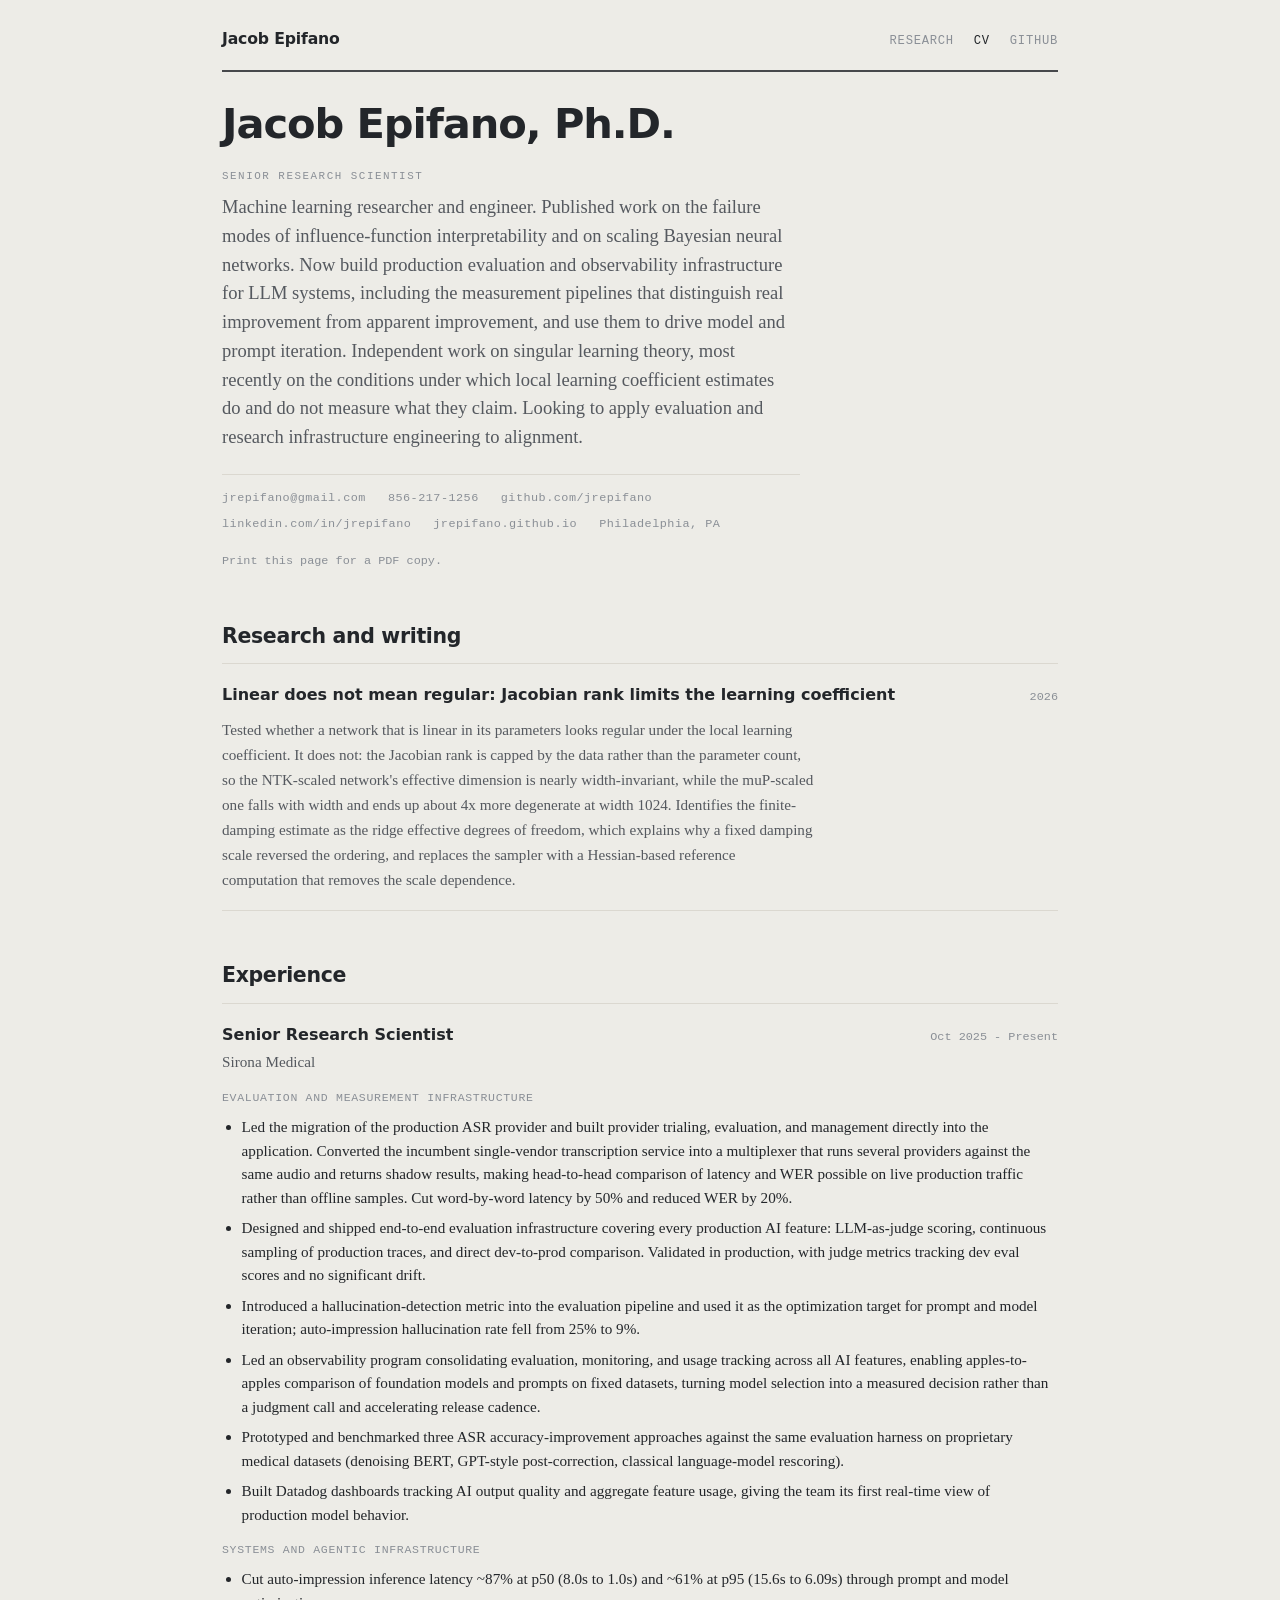
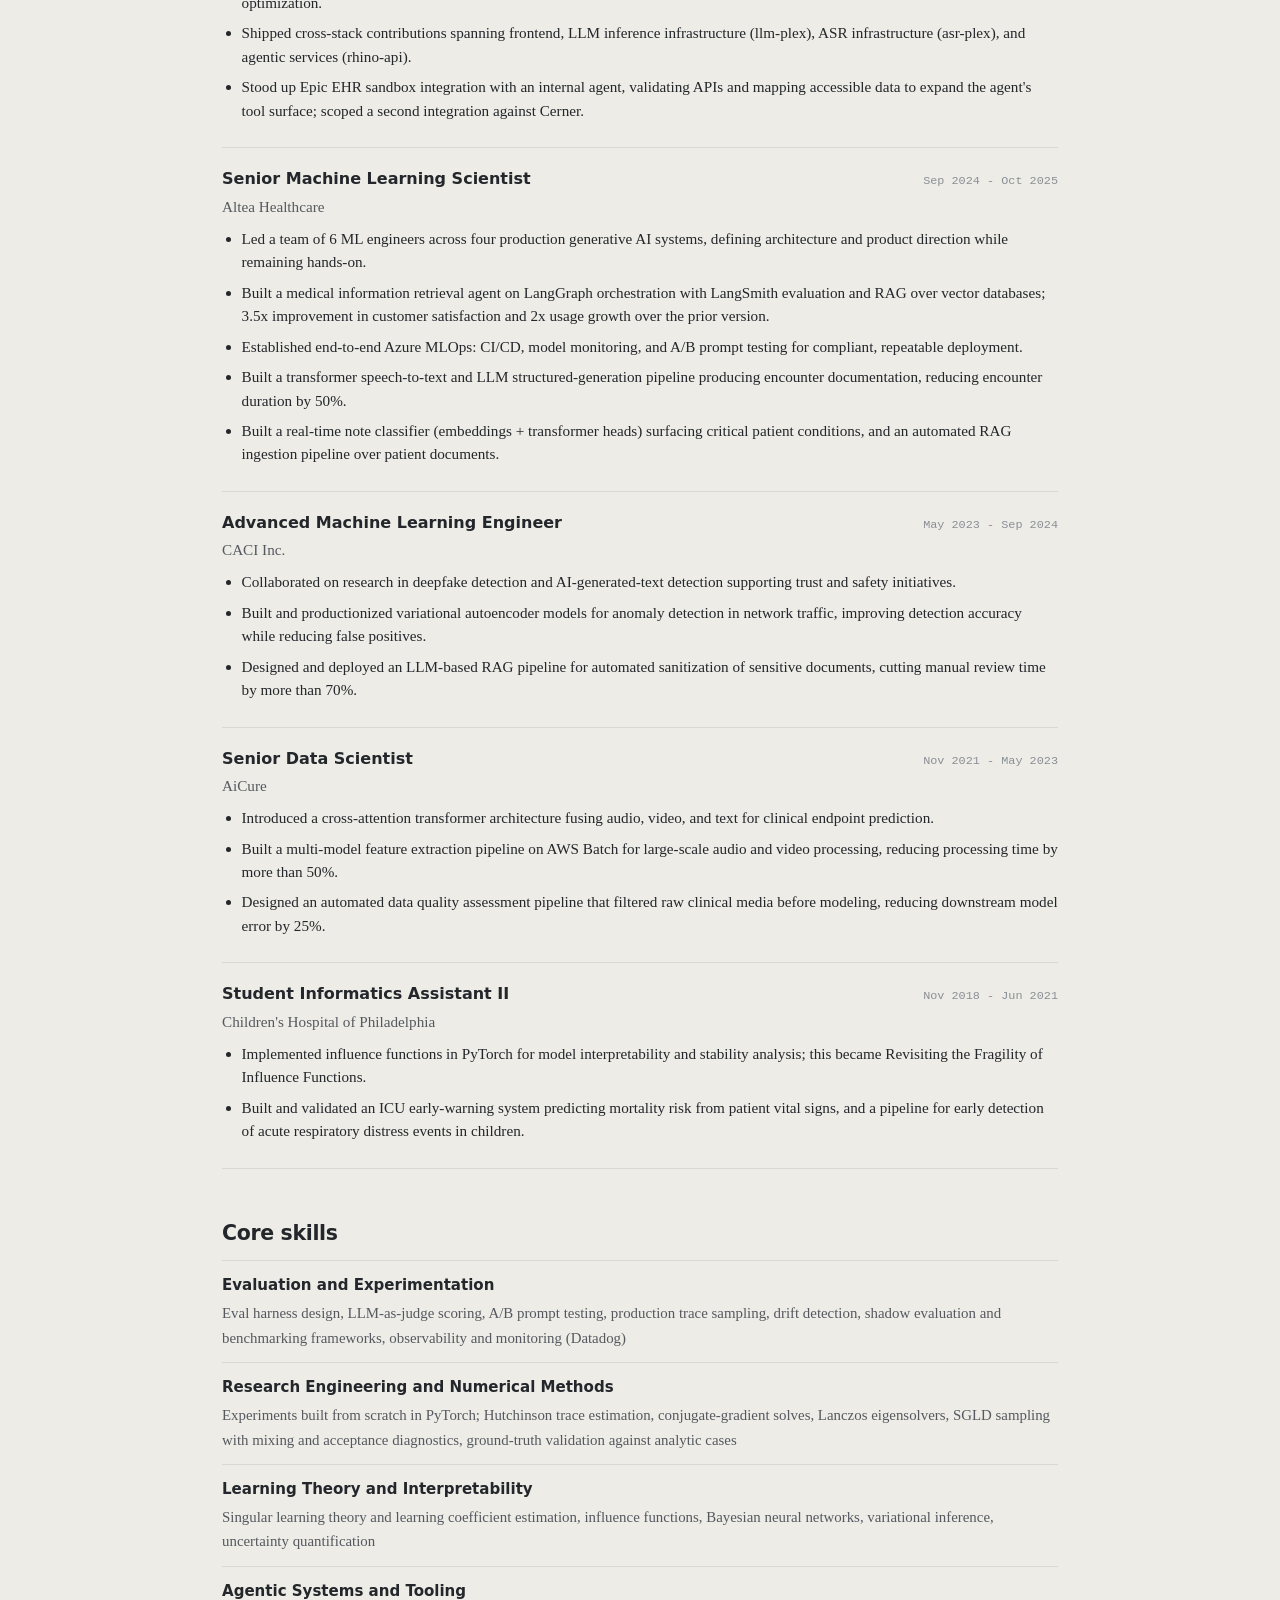
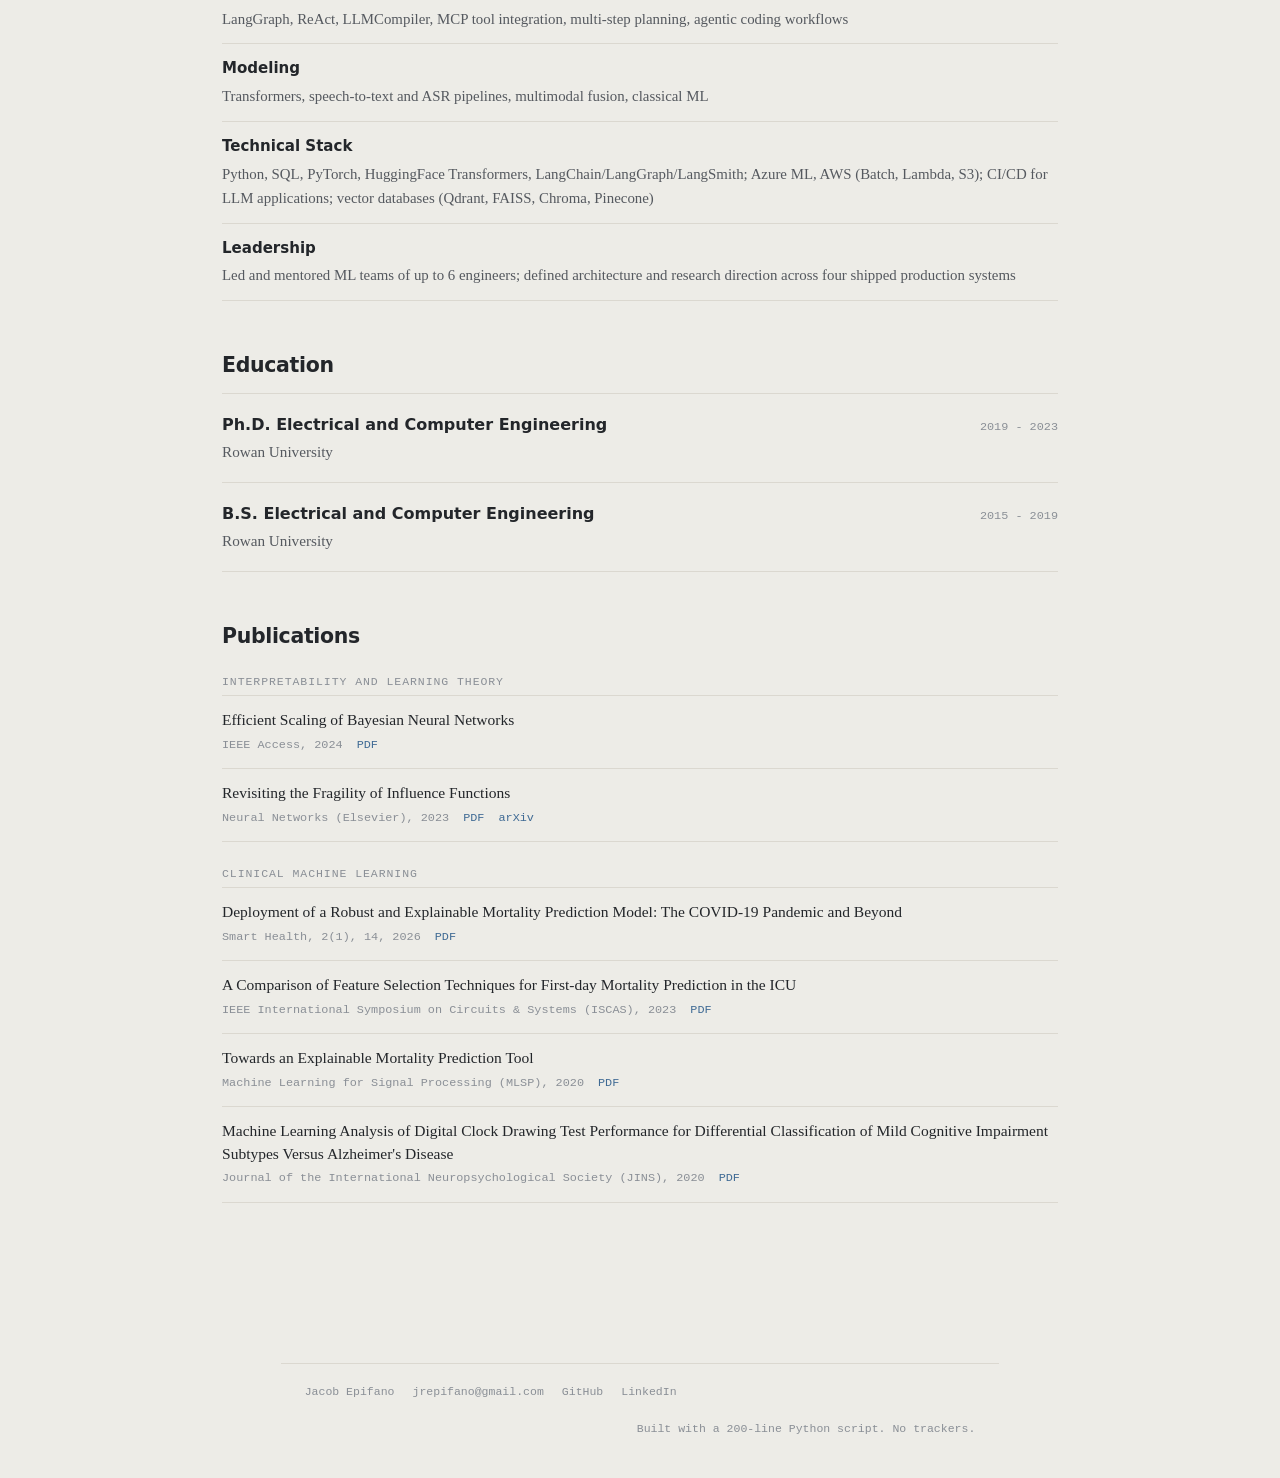
==== cv/index.html @ 595ae956 "Post: add linearisation and matched-loss controls, retitle, soften overclaims Two completed controls" ====
<!doctype html>
<html lang="en">
<head>
<meta charset="utf-8">
<meta name="viewport" content="width=device-width, initial-scale=1">
<title>CV | Jacob Epifano, Ph.D.</title>
<meta name="description" content="Curriculum vitae of Jacob Epifano, Ph.D.">
<meta name="author" content="Jacob Epifano">
<meta property="og:title" content="CV | Jacob Epifano, Ph.D.">
<meta property="og:description" content="Curriculum vitae of Jacob Epifano, Ph.D.">
<meta property="og:type" content="website">
<link rel="stylesheet" href="/assets/site.css">
</head>
<body>
<nav class="nav">
  <a class="home" href="/">Jacob Epifano</a>
  <span class="links"><a href="/research/">Research</a><a href="/cv/" aria-current="page">CV</a><a href="https://github.com/jrepifano">GitHub</a></span>
</nav>
<div class="wrap">
<div class="rule-top"></div>
  <div class="col">
    <h1>Jacob Epifano, Ph.D.</h1>
    <p class="eyebrow" style="margin-top:8px">Senior Research Scientist</p>
    <p class="lede">Machine learning researcher and engineer. Published work on the failure modes of influence-function interpretability and on scaling Bayesian neural networks. Now build production evaluation and observability infrastructure for LLM systems, including the measurement pipelines that distinguish real improvement from apparent improvement, and use them to drive model and prompt iteration. Independent work on singular learning theory, most recently on the conditions under which local learning coefficient estimates do and do not measure what they claim. Looking to apply evaluation and research infrastructure engineering to alignment.</p>
    <div class="contact-row">
      <a href="mailto:jrepifano@gmail.com">jrepifano@gmail.com</a>
      <span>856-217-1256</span><a href="https://github.com/jrepifano">github.com/jrepifano</a> <a href="https://linkedin.com/in/jrepifano/">linkedin.com/in/jrepifano</a> <a href="https://jrepifano.github.io">jrepifano.github.io</a>
      <span>Philadelphia, PA</span>
    </div>
    <p class="no-print" style="margin-top:18px;font-family:var(--font-mono);font-size:.74rem;color:var(--ink-3)">
      Print this page for a PDF copy.
    </p>
  </div>

  <section class="block"><h2>Research and writing</h2>
    <div class="entry">
      <div class="entry-head">
        <div class="t"><a href="/research/llc-jacobian-rank/">Linear does not mean regular: Jacobian rank limits the learning coefficient</a></div>
        <div class="when">2026</div>
      </div>
      <div class="desc">Tested whether a network that is linear in its parameters looks regular under the local learning coefficient. It does not: the Jacobian rank is capped by the data rather than the parameter count, so the NTK-scaled network's effective dimension is nearly width-invariant, while the muP-scaled one falls with width and ends up about 4x more degenerate at width 1024. Identifies the finite-damping estimate as the ridge effective degrees of freedom, which explains why a fixed damping scale reversed the ordering, and replaces the sampler with a Hessian-based reference computation that removes the scale dependence.</div>
    </div></section>
  <section class="block"><h2>Experience</h2>
    <div class="entry">
      <div class="entry-head">
        <div class="t">Senior Research Scientist</div>
        <div class="when">Oct 2025 - Present</div>
      </div>
      <div class="org">Sirona Medical</div>
      <div class="sub">Evaluation and measurement infrastructure</div><ul><li>Led the migration of the production ASR provider and built provider trialing, evaluation, and management directly into the application. Converted the incumbent single-vendor transcription service into a multiplexer that runs several providers against the same audio and returns shadow results, making head-to-head comparison of latency and WER possible on live production traffic rather than offline samples. Cut word-by-word latency by 50% and reduced WER by 20%.</li><li>Designed and shipped end-to-end evaluation infrastructure covering every production AI feature: LLM-as-judge scoring, continuous sampling of production traces, and direct dev-to-prod comparison. Validated in production, with judge metrics tracking dev eval scores and no significant drift.</li><li>Introduced a hallucination-detection metric into the evaluation pipeline and used it as the optimization target for prompt and model iteration; auto-impression hallucination rate fell from 25% to 9%.</li><li>Led an observability program consolidating evaluation, monitoring, and usage tracking across all AI features, enabling apples-to-apples comparison of foundation models and prompts on fixed datasets, turning model selection into a measured decision rather than a judgment call and accelerating release cadence.</li><li>Prototyped and benchmarked three ASR accuracy-improvement approaches against the same evaluation harness on proprietary medical datasets (denoising BERT, GPT-style post-correction, classical language-model rescoring).</li><li>Built Datadog dashboards tracking AI output quality and aggregate feature usage, giving the team its first real-time view of production model behavior.</li></ul><div class="sub">Systems and agentic infrastructure</div><ul><li>Cut auto-impression inference latency ~87% at p50 (8.0s to 1.0s) and ~61% at p95 (15.6s to 6.09s) through prompt and model optimization.</li><li>Shipped cross-stack contributions spanning frontend, LLM inference infrastructure (llm-plex), ASR infrastructure (asr-plex), and agentic services (rhino-api).</li><li>Stood up Epic EHR sandbox integration with an internal agent, validating APIs and mapping accessible data to expand the agent's tool surface; scoped a second integration against Cerner.</li></ul>
    </div>
    <div class="entry">
      <div class="entry-head">
        <div class="t">Senior Machine Learning Scientist</div>
        <div class="when">Sep 2024 - Oct 2025</div>
      </div>
      <div class="org">Altea Healthcare</div>
      <ul><li>Led a team of 6 ML engineers across four production generative AI systems, defining architecture and product direction while remaining hands-on.</li><li>Built a medical information retrieval agent on LangGraph orchestration with LangSmith evaluation and RAG over vector databases; 3.5x improvement in customer satisfaction and 2x usage growth over the prior version.</li><li>Established end-to-end Azure MLOps: CI/CD, model monitoring, and A/B prompt testing for compliant, repeatable deployment.</li><li>Built a transformer speech-to-text and LLM structured-generation pipeline producing encounter documentation, reducing encounter duration by 50%.</li><li>Built a real-time note classifier (embeddings + transformer heads) surfacing critical patient conditions, and an automated RAG ingestion pipeline over patient documents.</li></ul>
    </div>
    <div class="entry">
      <div class="entry-head">
        <div class="t">Advanced Machine Learning Engineer</div>
        <div class="when">May 2023 - Sep 2024</div>
      </div>
      <div class="org">CACI Inc.</div>
      <ul><li>Collaborated on research in deepfake detection and AI-generated-text detection supporting trust and safety initiatives.</li><li>Built and productionized variational autoencoder models for anomaly detection in network traffic, improving detection accuracy while reducing false positives.</li><li>Designed and deployed an LLM-based RAG pipeline for automated sanitization of sensitive documents, cutting manual review time by more than 70%.</li></ul>
    </div>
    <div class="entry">
      <div class="entry-head">
        <div class="t">Senior Data Scientist</div>
        <div class="when">Nov 2021 - May 2023</div>
      </div>
      <div class="org">AiCure</div>
      <ul><li>Introduced a cross-attention transformer architecture fusing audio, video, and text for clinical endpoint prediction.</li><li>Built a multi-model feature extraction pipeline on AWS Batch for large-scale audio and video processing, reducing processing time by more than 50%.</li><li>Designed an automated data quality assessment pipeline that filtered raw clinical media before modeling, reducing downstream model error by 25%.</li></ul>
    </div>
    <div class="entry">
      <div class="entry-head">
        <div class="t">Student Informatics Assistant II</div>
        <div class="when">Nov 2018 - Jun 2021</div>
      </div>
      <div class="org">Children's Hospital of Philadelphia</div>
      <ul><li>Implemented influence functions in PyTorch for model interpretability and stability analysis; this became Revisiting the Fragility of Influence Functions.</li><li>Built and validated an ICU early-warning system predicting mortality risk from patient vital signs, and a pipeline for early detection of acute respiratory distress events in children.</li></ul>
    </div></section>
  <section class="block"><h2>Core skills</h2>
    <div class="skill">
      <div class="k">Evaluation and Experimentation</div>
      <div class="v">Eval harness design, LLM-as-judge scoring, A/B prompt testing, production trace sampling, drift detection, shadow evaluation and benchmarking frameworks, observability and monitoring (Datadog)</div>
    </div>
    <div class="skill">
      <div class="k">Research Engineering and Numerical Methods</div>
      <div class="v">Experiments built from scratch in PyTorch; Hutchinson trace estimation, conjugate-gradient solves, Lanczos eigensolvers, SGLD sampling with mixing and acceptance diagnostics, ground-truth validation against analytic cases</div>
    </div>
    <div class="skill">
      <div class="k">Learning Theory and Interpretability</div>
      <div class="v">Singular learning theory and learning coefficient estimation, influence functions, Bayesian neural networks, variational inference, uncertainty quantification</div>
    </div>
    <div class="skill">
      <div class="k">Agentic Systems and Tooling</div>
      <div class="v">LangGraph, ReAct, LLMCompiler, MCP tool integration, multi-step planning, agentic coding workflows</div>
    </div>
    <div class="skill">
      <div class="k">Modeling</div>
      <div class="v">Transformers, speech-to-text and ASR pipelines, multimodal fusion, classical ML</div>
    </div>
    <div class="skill">
      <div class="k">Technical Stack</div>
      <div class="v">Python, SQL, PyTorch, HuggingFace Transformers, LangChain/LangGraph/LangSmith; Azure ML, AWS (Batch, Lambda, S3); CI/CD for LLM applications; vector databases (Qdrant, FAISS, Chroma, Pinecone)</div>
    </div>
    <div class="skill">
      <div class="k">Leadership</div>
      <div class="v">Led and mentored ML teams of up to 6 engineers; defined architecture and research direction across four shipped production systems</div>
    </div></section>
  <section class="block"><h2>Education</h2>
    <div class="entry">
      <div class="entry-head">
        <div class="t">Ph.D. Electrical and Computer Engineering</div>
        <div class="when">2019 - 2023</div>
      </div>
      <div class="org">Rowan University</div>
    </div>
    <div class="entry">
      <div class="entry-head">
        <div class="t">B.S. Electrical and Computer Engineering</div>
        <div class="when">2015 - 2019</div>
      </div>
      <div class="org">Rowan University</div>
    </div></section>
  <section class="block"><h2>Publications</h2>
    <div class="pubgroup"><div class="g">Interpretability and Learning Theory</div>
      <div class="pub">
        <div class="t">Efficient Scaling of Bayesian Neural Networks</div>
        <div class="m"><span>IEEE Access, 2024</span><a href="/papers/Efficient_Scaling_of_Bayesian_Neural_Networks.pdf">PDF</a></div>
      </div>
      <div class="pub">
        <div class="t">Revisiting the Fragility of Influence Functions</div>
        <div class="m"><span>Neural Networks (Elsevier), 2023</span><a href="/papers/RevisitingFragility.pdf">PDF</a><a href="https://arxiv.org/abs/2303.12922">arXiv</a></div>
      </div></div>
    <div class="pubgroup"><div class="g">Clinical Machine Learning</div>
      <div class="pub">
        <div class="t">Deployment of a Robust and Explainable Mortality Prediction Model: The COVID-19 Pandemic and Beyond</div>
        <div class="m"><span>Smart Health, 2(1), 14, 2026</span><a href="/papers/Mortality_arxiv.pdf">PDF</a></div>
      </div>
      <div class="pub">
        <div class="t">A Comparison of Feature Selection Techniques for First-day Mortality Prediction in the ICU</div>
        <div class="m"><span>IEEE International Symposium on Circuits &amp; Systems (ISCAS), 2023</span><a href="/papers/featureselection.pdf">PDF</a></div>
      </div>
      <div class="pub">
        <div class="t">Towards an Explainable Mortality Prediction Tool</div>
        <div class="m"><span>Machine Learning for Signal Processing (MLSP), 2020</span><a href="/papers/towards.pdf">PDF</a></div>
      </div>
      <div class="pub">
        <div class="t">Machine Learning Analysis of Digital Clock Drawing Test Performance for Differential Classification of Mild Cognitive Impairment Subtypes Versus Alzheimer's Disease</div>
        <div class="m"><span>Journal of the International Neuropsychological Society (JINS), 2020</span><a href="/papers/dCDTmachinelearningMCI.JINS.2020.pdf">PDF</a></div>
      </div></div></section>
</div>
<footer class="site">
  <span>Jacob Epifano</span>
  <a href="mailto:jrepifano@gmail.com">jrepifano@gmail.com</a>
  <a href="https://github.com/jrepifano">GitHub</a>
  <a href="https://linkedin.com/in/jrepifano/">LinkedIn</a>
  <span style="margin-left:auto">Built with a 200-line Python script. No trackers.</span>
</footer>
</body>
</html>
---- assets/site.css ----
/* ============================ tokens ============================ */
:root {
  color-scheme: light;
  --ground:      #edece7;   /* warm stone, deliberately not white */
  --surface:     #f6f5f1;
  --sunken:      #e3e1da;
  --ink:         #23262a;   /* soft near-black, not #000 */
  --ink-2:       #55595f;
  --ink-3:       #8a8f96;
  --rule:        #dbd8d0;
  --rule-2:      #c3bfb5;
  --accent:      #3f6a94;   /* slate blue */
  --accent-soft: #e2e8ef;

  --font-display: ui-sans-serif, system-ui, -apple-system, "Segoe UI", sans-serif;
  --font-body: ui-serif, Charter, "Iowan Old Style", Georgia, Cambria, serif;
  --font-mono: ui-monospace, SFMono-Regular, Menlo, Consolas, "Liberation Mono", monospace;

  --measure: 68ch;
  --wide: 104ch;
}
@media (prefers-color-scheme: dark) {
  :root:where(:not([data-theme="light"])) {
    color-scheme: dark;
    --ground: #1c1f23; --surface: #242830; --sunken: #191c20;
    --ink: #e7e9ec; --ink-2: #adb4bd; --ink-3: #7c848d;
    --rule: #2f343b; --rule-2: #414750;
    --accent: #86b0d8; --accent-soft: #1f2a35;
  }
}
:root[data-theme="dark"] {
  color-scheme: dark;
  --ground: #1c1f23; --surface: #242830; --sunken: #191c20;
  --ink: #e7e9ec; --ink-2: #adb4bd; --ink-3: #7c848d;
  --rule: #2f343b; --rule-2: #414750;
  --accent: #86b0d8; --accent-soft: #1f2a35;
}

/* ============================ base ============================ */
* { box-sizing: border-box; }
html { -webkit-text-size-adjust: 100%; }
body {
  margin: 0;
  background: var(--ground);
  color: var(--ink);
  font-family: var(--font-body);
  font-size: 17px;
  line-height: 1.65;
  -webkit-font-smoothing: antialiased;
}
.wrap { max-width: var(--wide); margin: 0 auto; padding: 0 24px 88px; }
.col { max-width: var(--measure); }
p { margin: 0 0 1.1em; }

h1, h2, h3, h4 { font-family: var(--font-display); text-wrap: balance; margin: 0; }
h1 { font-size: clamp(1.9rem, 4.4vw, 2.6rem); line-height: 1.08; letter-spacing: -0.026em;
     font-weight: 640; margin-bottom: 0.5em; }
h1 + .eyebrow { margin-top: -0.25em; }
h2 { font-size: 1.28rem; letter-spacing: -0.016em; font-weight: 620; line-height: 1.25; }
h3 { font-size: 1.0rem; letter-spacing: -0.006em; font-weight: 620; }

a { color: var(--accent); text-decoration-thickness: 1px; text-underline-offset: 2px; }
a:focus-visible, summary:focus-visible {
  outline: 2px solid var(--accent); outline-offset: 3px; border-radius: 3px;
}
.mono { font-family: var(--font-mono); font-variant-numeric: tabular-nums; }
.eyebrow {
  font-family: var(--font-mono); font-size: 0.68rem; letter-spacing: 0.14em;
  text-transform: uppercase; color: var(--ink-3); margin: 0 0 0.7em;
}

/* ============================ site nav ============================ */
.nav {
  max-width: var(--wide); margin: 0 auto;
  padding: 26px 24px 0;
  display: flex; align-items: baseline; gap: 26px; flex-wrap: wrap;
}
.nav .home {
  font-family: var(--font-display); font-weight: 640; font-size: 0.98rem;
  letter-spacing: -0.01em; color: var(--ink); text-decoration: none;
}
.nav .links { display: flex; gap: 20px; margin-left: auto; }
.nav .links a {
  font-family: var(--font-mono); font-size: 0.76rem; letter-spacing: 0.06em;
  color: var(--ink-3); text-decoration: none; text-transform: uppercase;
}
.nav .links a:hover, .nav .links a[aria-current="page"] { color: var(--ink); }
.rule-top { height: 2px; background: var(--ink); opacity: .82; margin: 18px 0 30px; }

/* ============================ landing ============================ */
.sr-only {
  position:absolute; width:1px; height:1px; padding:0; margin:-1px;
  overflow:hidden; clip:rect(0,0,0,0); white-space:nowrap; border:0;
}
.intro { display: flex; gap: 34px; align-items: flex-start; flex-wrap: wrap; }
.portrait {
  width: 132px; height: 132px; flex: none; border-radius: 8px;
  object-fit: cover; display: block;
  box-shadow: 0 0 0 1px var(--rule-2), 0 6px 22px rgba(0,0,0,.13);
}
.intro-text { flex: 1 1 34ch; min-width: 0; max-width: var(--measure); }
.role {
  font-family: var(--font-mono); font-size: .74rem; letter-spacing: .13em;
  text-transform: uppercase; color: var(--ink-3); margin: 0 0 .85em;
}
@media (max-width: 620px) { .portrait { width: 104px; height: 104px; } .intro { gap: 22px; } }
.lede { margin-top: 0; font-size: 1.16rem; line-height: 1.55; color: var(--ink-2); max-width: 62ch; }
.contact-row {
  display: flex; flex-wrap: wrap; gap: 6px 22px;
  font-family: var(--font-mono); font-size: 0.74rem; letter-spacing: 0.04em;
  color: var(--ink-3); margin-top: 22px; padding-top: 14px;
  border-top: 1px solid var(--rule);
}
.contact-row a { color: var(--ink-3); text-decoration: none; }
.contact-row a:hover { color: var(--accent); }

section.block { margin-top: 52px; }
section.block > h2 { margin-bottom: 14px; }

/* ============================ entries ============================ */
.entry { border-top: 1px solid var(--rule); padding: 18px 0; }
.entry:last-child { border-bottom: 1px solid var(--rule); }
.entry-head { display: flex; gap: 16px; align-items: baseline; flex-wrap: wrap; }
.entry-head .t { font-family: var(--font-display); font-weight: 620; font-size: 1.0rem; }
.entry-head .t a { color: var(--ink); text-decoration: none; }
.entry-head .t a:hover { color: var(--accent); }
.entry-head .when {
  margin-left: auto; font-family: var(--font-mono); font-size: 0.74rem;
  color: var(--ink-3); white-space: nowrap;
}
.entry .org { color: var(--ink-2); font-size: 0.95rem; margin-top: 1px; }
.entry .sub {
  font-family: var(--font-mono); font-size: 0.72rem; letter-spacing: 0.06em;
  text-transform: uppercase; color: var(--ink-3); margin: 14px 0 6px;
}
.entry ul { margin: 8px 0 0; padding-left: 1.15em; }
.entry li { margin-bottom: 0.45em; font-size: 0.95rem; line-height: 1.55; }
.entry .desc { font-size: 0.95rem; color: var(--ink-2); margin-top: 8px; max-width: 78ch; }

.skill { border-top: 1px solid var(--rule); padding: 12px 0; }
.skill:last-child { border-bottom: 1px solid var(--rule); }
.skill .k { font-family: var(--font-display); font-weight: 620; font-size: 0.94rem; }
.skill .v { font-size: 0.93rem; color: var(--ink-2); margin-top: 3px; }

.pubgroup { margin-top: 22px; }
.pubgroup > .g {
  font-family: var(--font-mono); font-size: 0.72rem; letter-spacing: 0.08em;
  text-transform: uppercase; color: var(--ink-3); margin-bottom: 4px;
}
.pub { border-top: 1px solid var(--rule); padding: 13px 0; }
.pub:last-child { border-bottom: 1px solid var(--rule); }
.pub .t { font-size: 0.97rem; line-height: 1.45; }
.pub .m {
  font-family: var(--font-mono); font-size: 0.74rem; color: var(--ink-3);
  margin-top: 4px; display: flex; gap: 14px; flex-wrap: wrap;
}
.pub .m a { color: var(--accent); text-decoration: none; }
.pub .m a:hover { text-decoration: underline; }

footer.site {
  max-width: var(--wide); margin: 72px auto 0; padding: 18px 24px 40px;
  border-top: 1px solid var(--rule);
  font-family: var(--font-mono); font-size: 0.72rem; color: var(--ink-3);
  display: flex; gap: 18px; flex-wrap: wrap;
}
footer.site a { color: var(--ink-3); text-decoration: none; }
footer.site a:hover { color: var(--accent); }

@media (max-width: 700px) {
  body { font-size: 16px; }
  .entry-head .when { margin-left: 0; }
  .nav { gap: 14px; }
  .nav .links { margin-left: 0; width: 100%; }
}
@media (prefers-reduced-motion: reduce) {
  * { animation-duration: .01ms !important; transition-duration: .01ms !important; }
}

/* ============================ print (CV to PDF) ============================ */
@media print {
  :root {
    --ground:#fff; --surface:#fff; --ink:#000; --ink-2:#222; --ink-3:#555;
    --rule:#ccc; --rule-2:#999; --accent:#000;
  }
  body { font-size: 10.2pt; line-height: 1.38; background: #fff; }
  .nav, footer.site, .no-print { display: none !important; }
  .wrap { max-width: none; padding: 0; }
  .col { max-width: none; }
  h1 { font-size: 19pt; }
  h2 { font-size: 11.5pt; margin-top: 12pt; }
  section.block { margin-top: 14pt; }
  .entry, .skill, .pub { padding: 6pt 0; break-inside: avoid; }
  .entry li { font-size: 9.6pt; margin-bottom: 2pt; }
  .lede { font-size: 10.4pt; }
  a { text-decoration: none; }
  a[href^="http"]::after { content: " (" attr(href) ")"; font-size: 7.6pt; color: #555; }
  .pub .m a::after, .nav a::after { content: ""; }
  @page { margin: 14mm 13mm; }
}
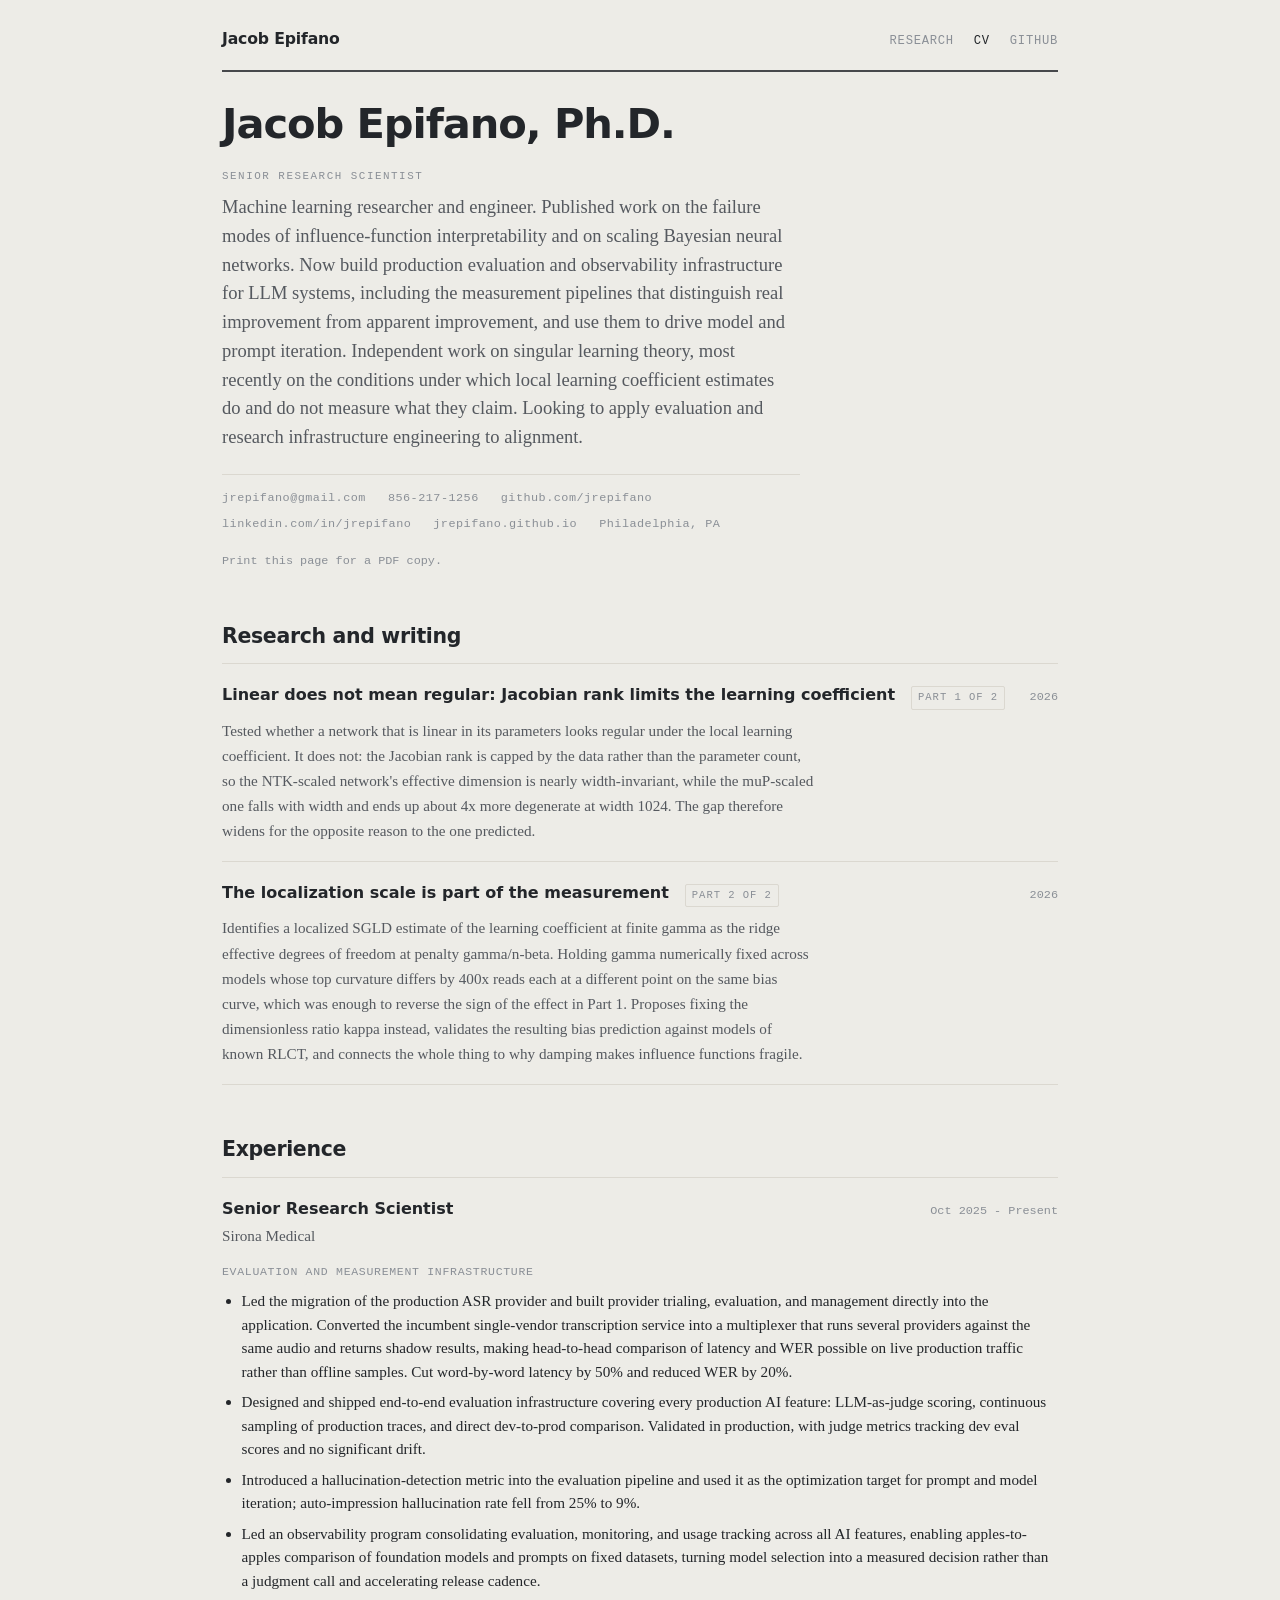
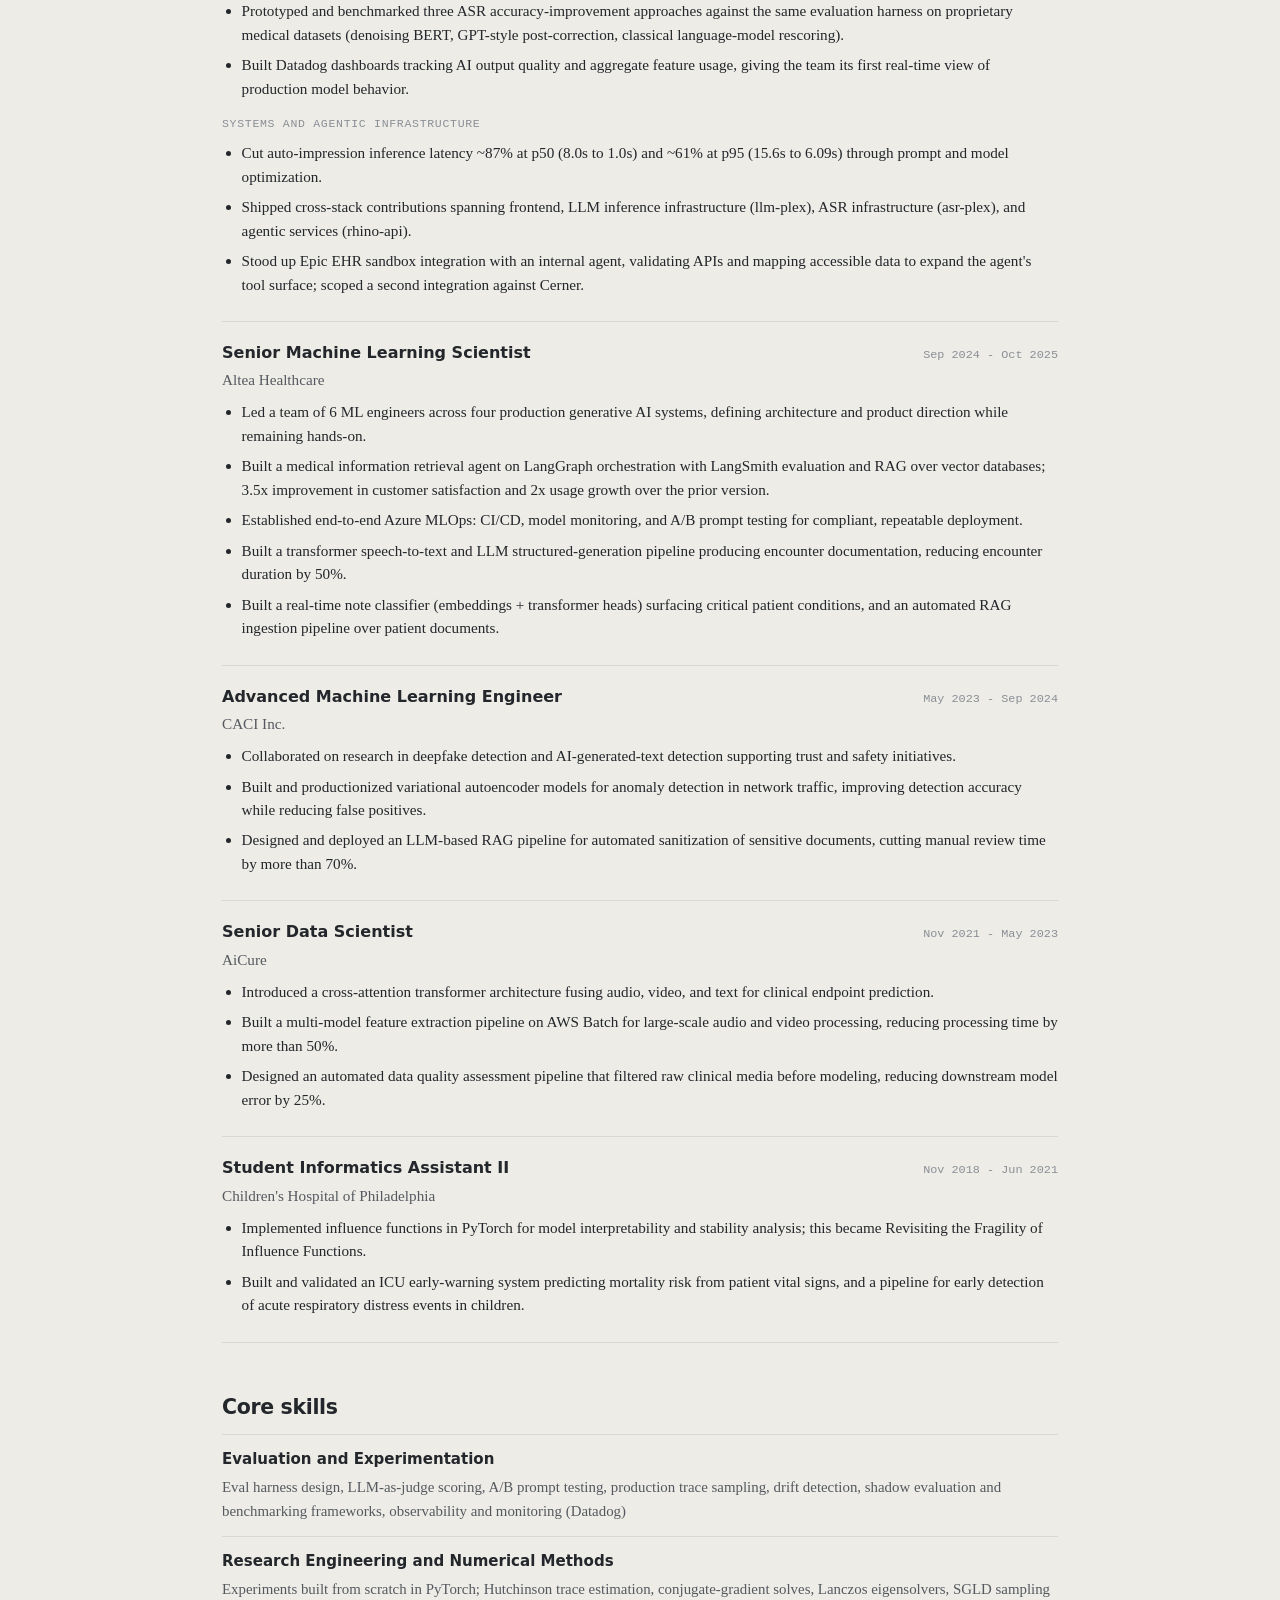
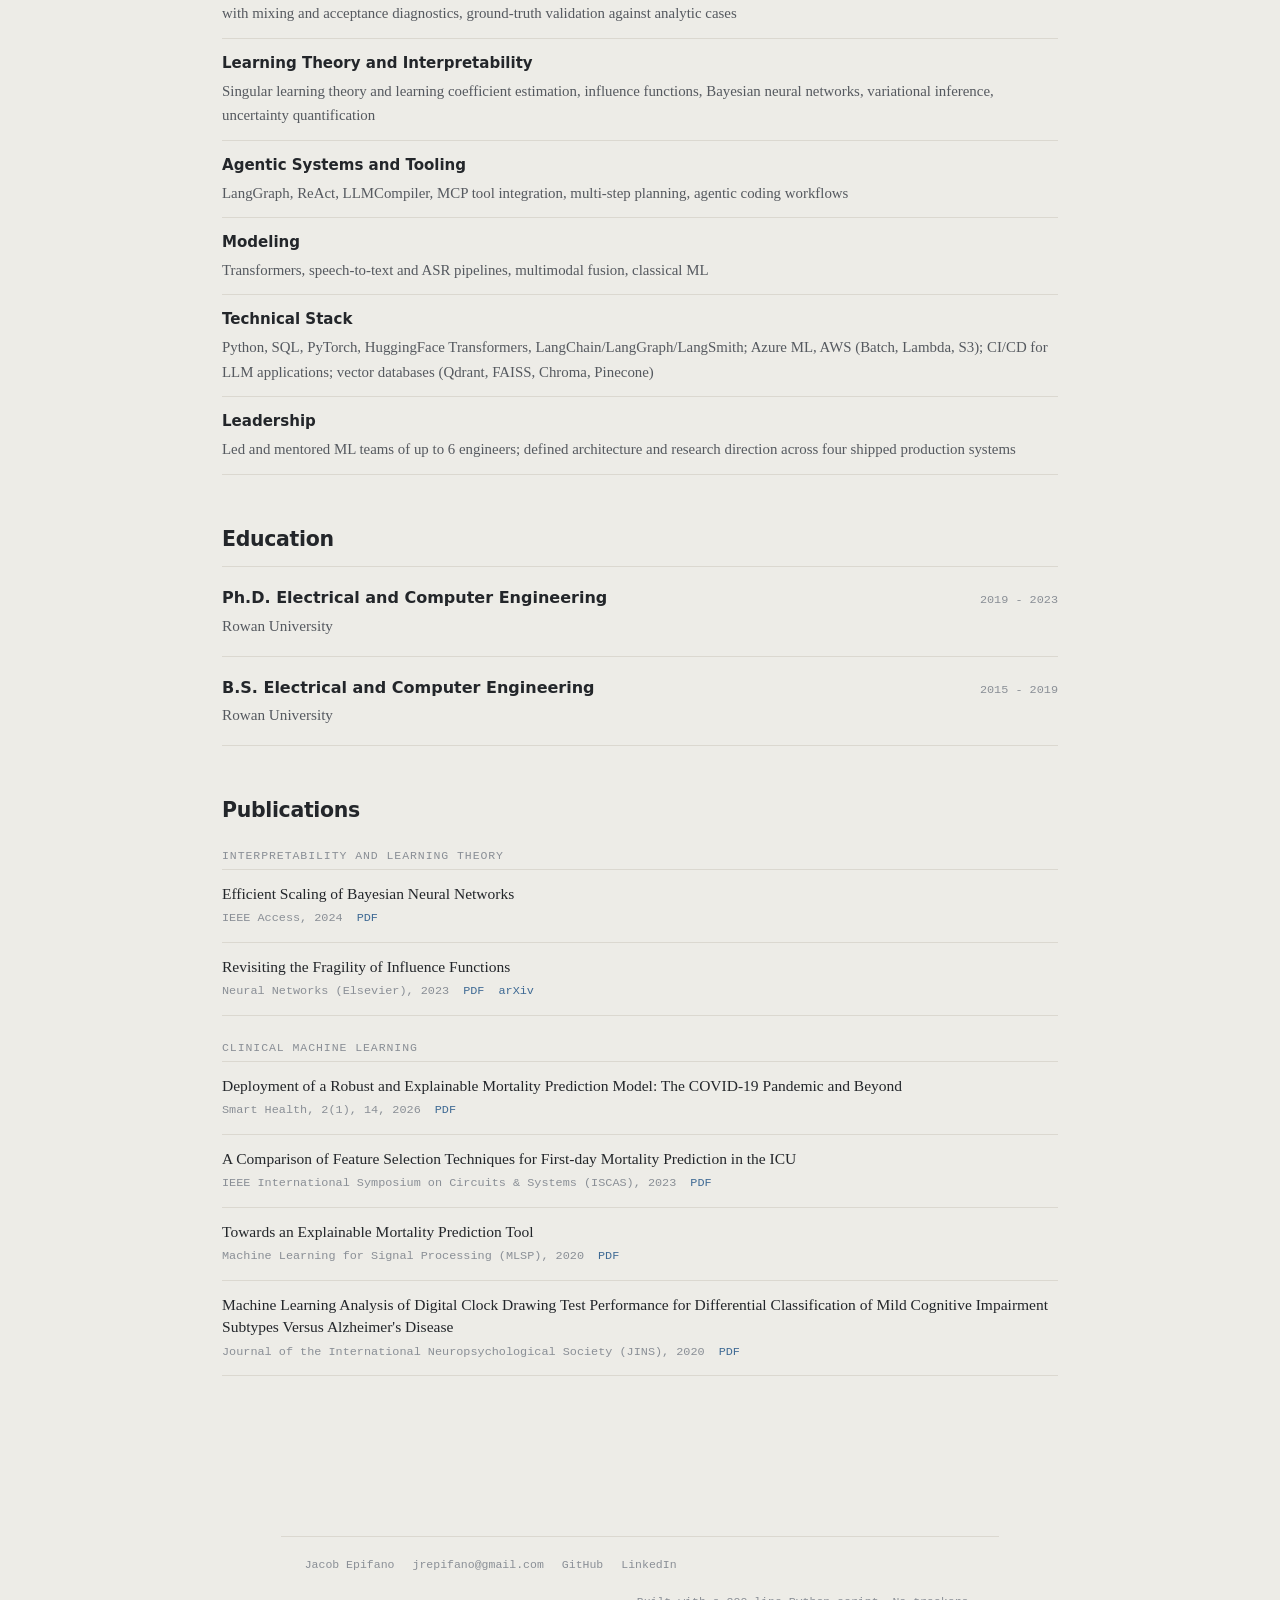
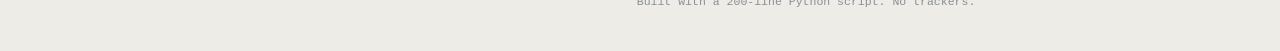
==== commit 8ec82cca: "Publish the sequence: split the SLT post into two parts Part 1 keeps the /research/llc-jacobian-rank" ====
--- a/cv/index.html
+++ b/cv/index.html
@@ -36,9 +36,16 @@
     <div class="entry">
       <div class="entry-head">
         <div class="t"><a href="/research/llc-jacobian-rank/">Linear does not mean regular: Jacobian rank limits the learning coefficient</a></div>
-        <div class="when">2026</div>
+        <span class="series">Part 1 of 2</span><div class="when">2026</div>
       </div>
-      <div class="desc">Tested whether a network that is linear in its parameters looks regular under the local learning coefficient. It does not: the Jacobian rank is capped by the data rather than the parameter count, so the NTK-scaled network's effective dimension is nearly width-invariant, while the muP-scaled one falls with width and ends up about 4x more degenerate at width 1024. Identifies the finite-damping estimate as the ridge effective degrees of freedom, which explains why a fixed damping scale reversed the ordering, and replaces the sampler with a Hessian-based reference computation that removes the scale dependence.</div>
+      <div class="desc">Tested whether a network that is linear in its parameters looks regular under the local learning coefficient. It does not: the Jacobian rank is capped by the data rather than the parameter count, so the NTK-scaled network's effective dimension is nearly width-invariant, while the muP-scaled one falls with width and ends up about 4x more degenerate at width 1024. The gap therefore widens for the opposite reason to the one predicted.</div>
+    </div>
+    <div class="entry">
+      <div class="entry-head">
+        <div class="t"><a href="/research/llc-localization-scale/">The localization scale is part of the measurement</a></div>
+        <span class="series">Part 2 of 2</span><div class="when">2026</div>
+      </div>
+      <div class="desc">Identifies a localized SGLD estimate of the learning coefficient at finite gamma as the ridge effective degrees of freedom at penalty gamma/n-beta. Holding gamma numerically fixed across models whose top curvature differs by 400x reads each at a different point on the same bias curve, which was enough to reverse the sign of the effect in Part 1. Proposes fixing the dimensionless ratio kappa instead, validates the resulting bias prediction against models of known RLCT, and connects the whole thing to why damping makes influence functions fragile.</div>
     </div></section>
   <section class="block"><h2>Experience</h2>
     <div class="entry">
--- a/assets/site.css
+++ b/assets/site.css
@@ -127,6 +127,14 @@
 .entry-head .when {
   margin-left: auto; font-family: var(--font-mono); font-size: 0.74rem;
   color: var(--ink-3); white-space: nowrap;
+}
+/* Marks entries that are one part of a multi-post sequence, so the listing
+   reads as an ordered pair rather than two unrelated notes. */
+.entry-head .series {
+  font-family: var(--font-mono); font-size: 0.66rem; letter-spacing: 0.09em;
+  text-transform: uppercase; color: var(--ink-3);
+  border: 1px solid var(--rule); border-radius: 2px;
+  padding: 2px 6px; white-space: nowrap;
 }
 .entry .org { color: var(--ink-2); font-size: 0.95rem; margin-top: 1px; }
 .entry .sub {
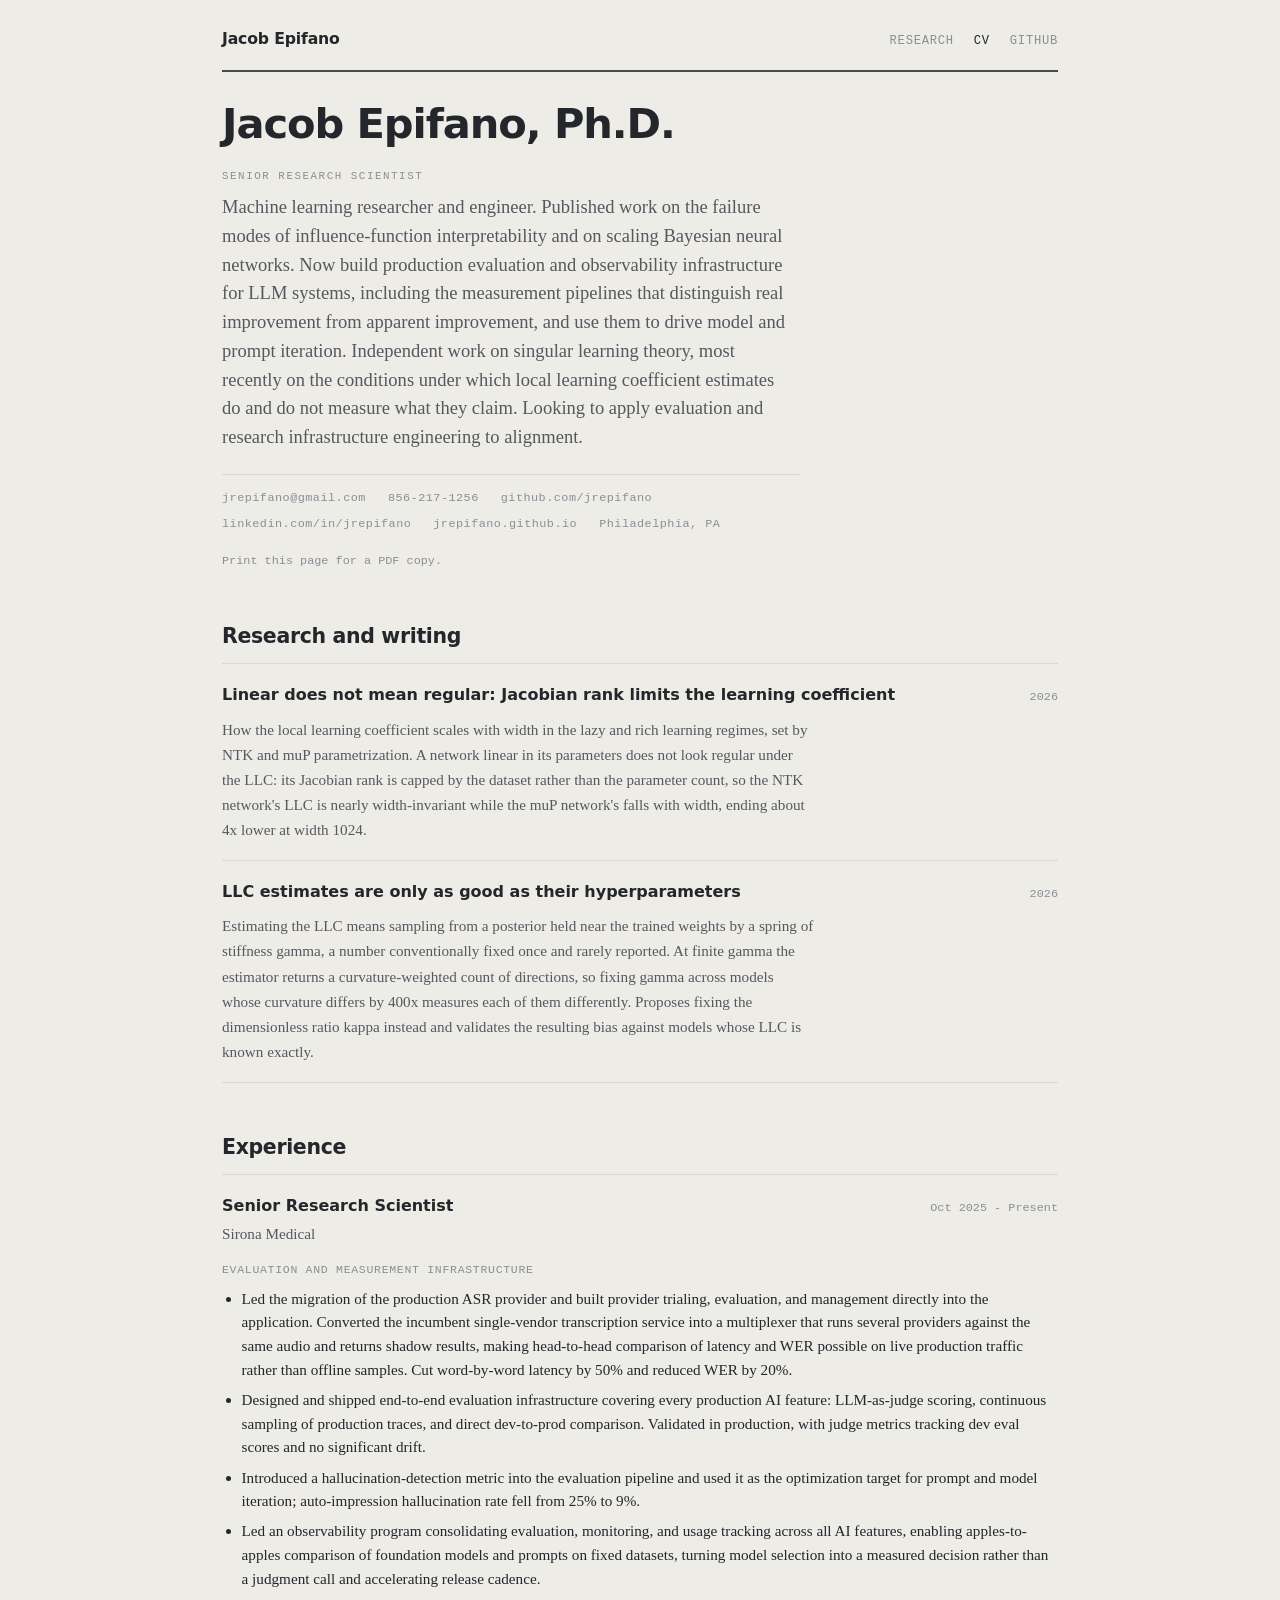
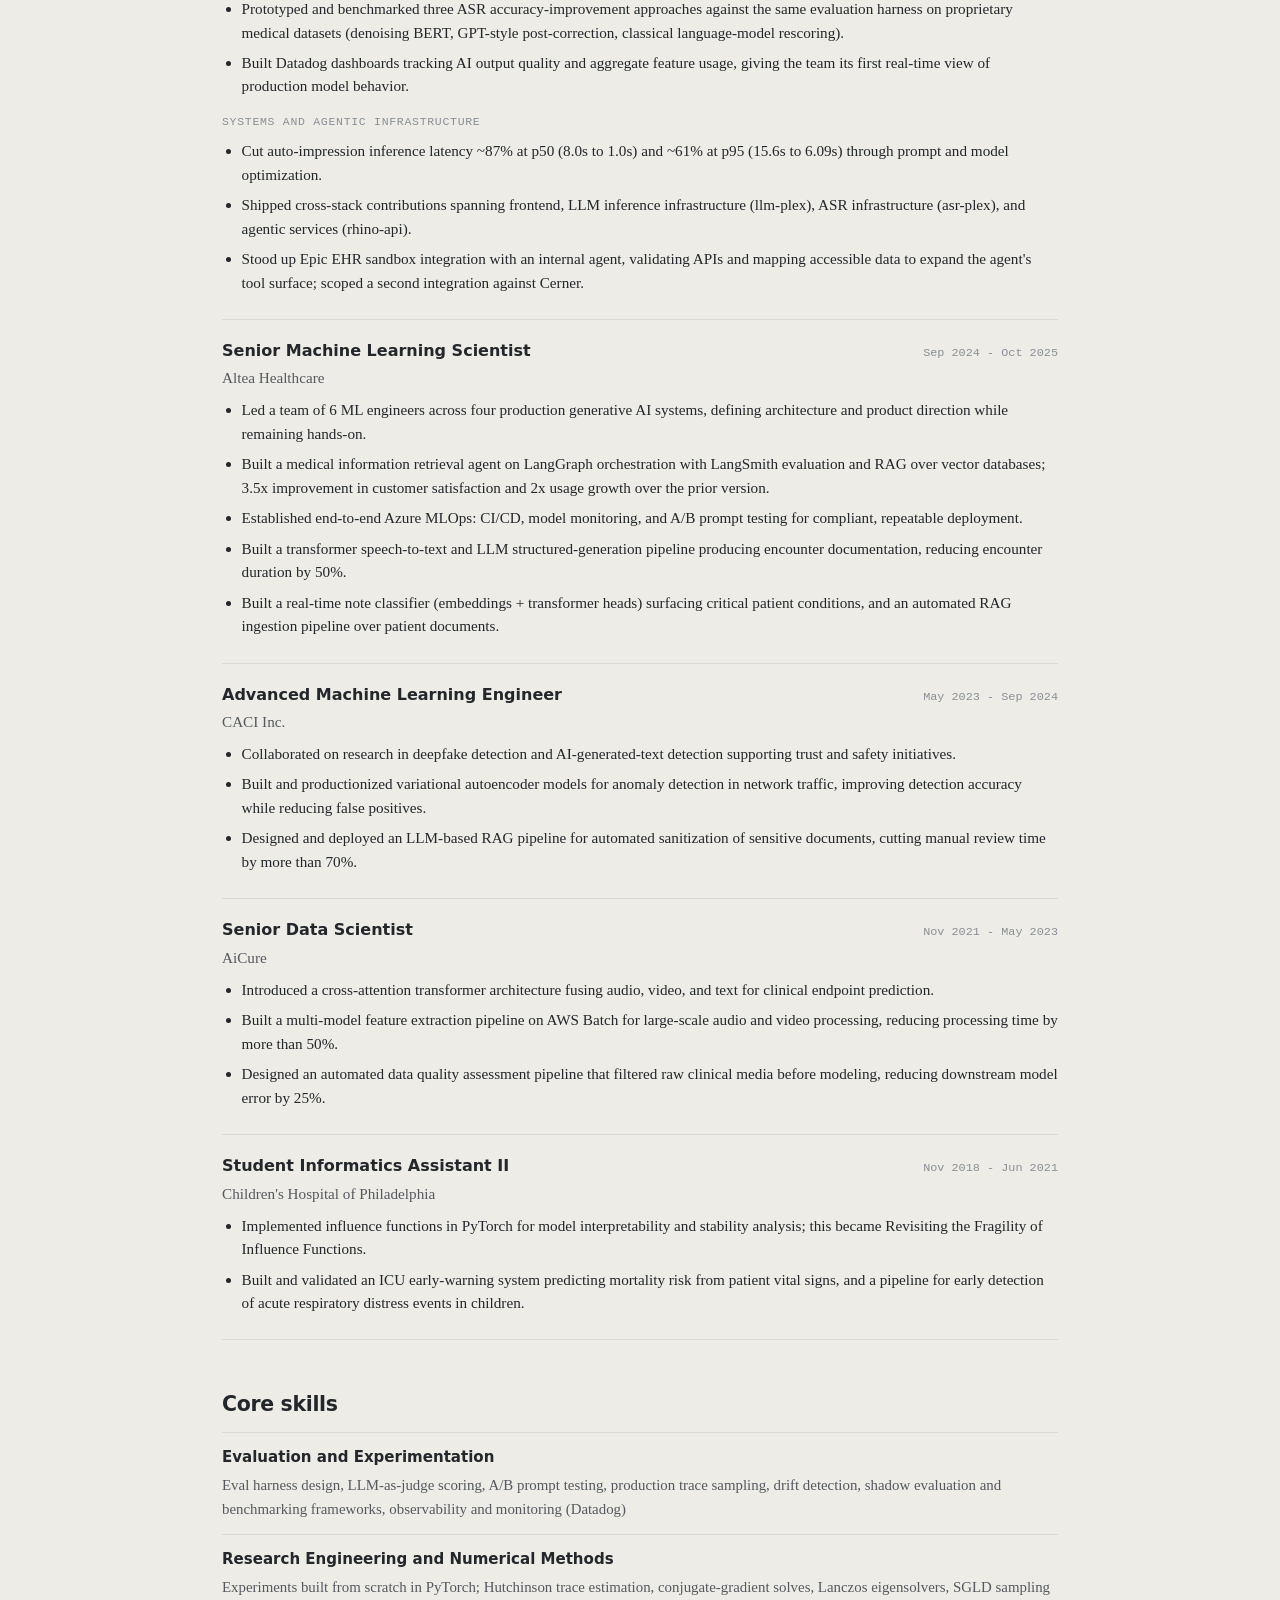
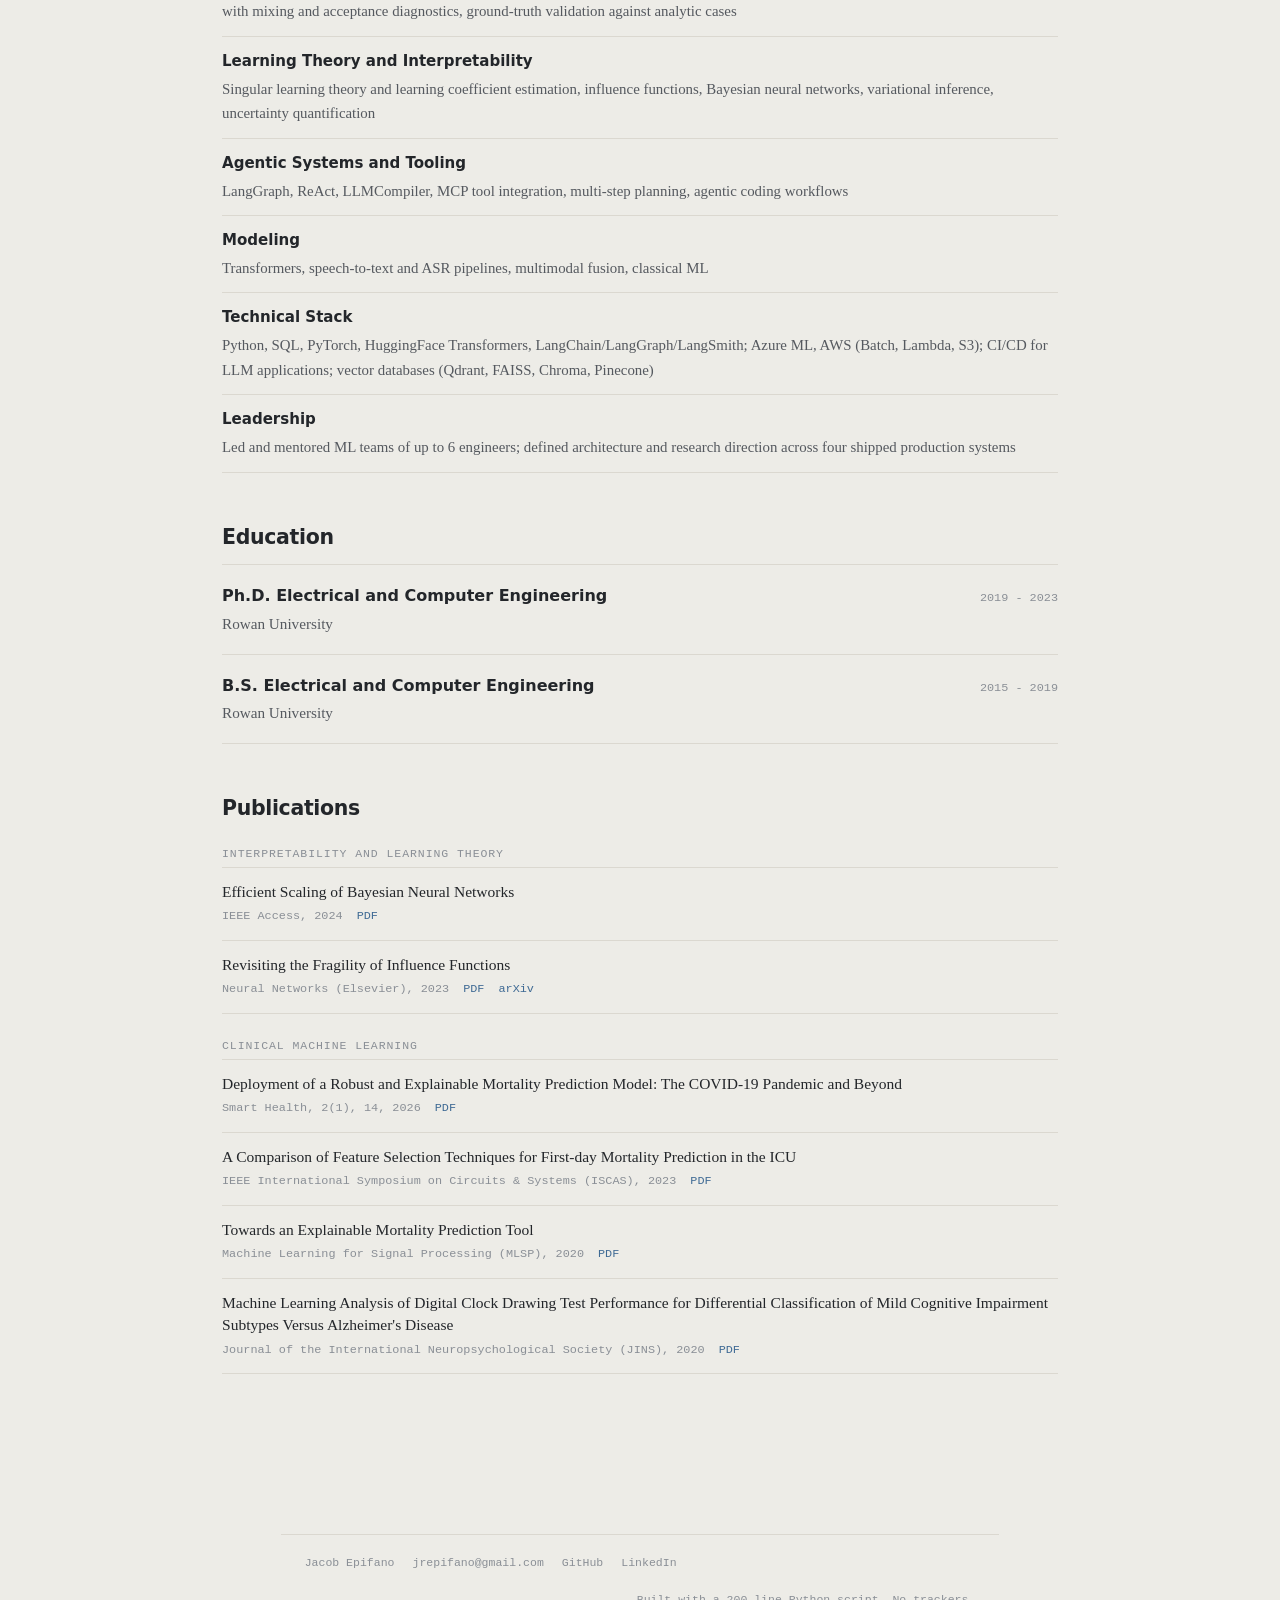
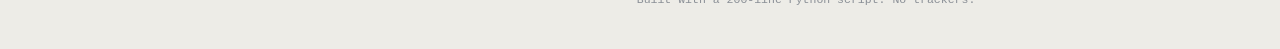
==== commit 186bc43c: "Revision pass: independent posts, TOC rail, retitled second post The posts are no longer framed as a" ====
--- a/cv/index.html
+++ b/cv/index.html
@@ -36,16 +36,16 @@
     <div class="entry">
       <div class="entry-head">
         <div class="t"><a href="/research/llc-jacobian-rank/">Linear does not mean regular: Jacobian rank limits the learning coefficient</a></div>
-        <span class="series">Part 1 of 2</span><div class="when">2026</div>
+        <div class="when">2026</div>
       </div>
-      <div class="desc">Tested whether a network that is linear in its parameters looks regular under the local learning coefficient. It does not: the Jacobian rank is capped by the data rather than the parameter count, so the NTK-scaled network's effective dimension is nearly width-invariant, while the muP-scaled one falls with width and ends up about 4x more degenerate at width 1024. The gap therefore widens for the opposite reason to the one predicted.</div>
+      <div class="desc">How the local learning coefficient scales with width in the lazy and rich learning regimes, set by NTK and muP parametrization. A network linear in its parameters does not look regular under the LLC: its Jacobian rank is capped by the dataset rather than the parameter count, so the NTK network's LLC is nearly width-invariant while the muP network's falls with width, ending about 4x lower at width 1024.</div>
     </div>
     <div class="entry">
       <div class="entry-head">
-        <div class="t"><a href="/research/llc-localization-scale/">The localization scale is part of the measurement</a></div>
-        <span class="series">Part 2 of 2</span><div class="when">2026</div>
+        <div class="t"><a href="/research/llc-hyperparameters/">LLC estimates are only as good as their hyperparameters</a></div>
+        <div class="when">2026</div>
       </div>
-      <div class="desc">Identifies a localized SGLD estimate of the learning coefficient at finite gamma as the ridge effective degrees of freedom at penalty gamma/n-beta. Holding gamma numerically fixed across models whose top curvature differs by 400x reads each at a different point on the same bias curve, which was enough to reverse the sign of the effect in Part 1. Proposes fixing the dimensionless ratio kappa instead, validates the resulting bias prediction against models of known RLCT, and connects the whole thing to why damping makes influence functions fragile.</div>
+      <div class="desc">Estimating the LLC means sampling from a posterior held near the trained weights by a spring of stiffness gamma, a number conventionally fixed once and rarely reported. At finite gamma the estimator returns a curvature-weighted count of directions, so fixing gamma across models whose curvature differs by 400x measures each of them differently. Proposes fixing the dimensionless ratio kappa instead and validates the resulting bias against models whose LLC is known exactly.</div>
     </div></section>
   <section class="block"><h2>Experience</h2>
     <div class="entry">
--- a/assets/site.css
+++ b/assets/site.css
@@ -128,14 +128,6 @@
   margin-left: auto; font-family: var(--font-mono); font-size: 0.74rem;
   color: var(--ink-3); white-space: nowrap;
 }
-/* Marks entries that are one part of a multi-post sequence, so the listing
-   reads as an ordered pair rather than two unrelated notes. */
-.entry-head .series {
-  font-family: var(--font-mono); font-size: 0.66rem; letter-spacing: 0.09em;
-  text-transform: uppercase; color: var(--ink-3);
-  border: 1px solid var(--rule); border-radius: 2px;
-  padding: 2px 6px; white-space: nowrap;
-}
 .entry .org { color: var(--ink-2); font-size: 0.95rem; margin-top: 1px; }
 .entry .sub {
   font-family: var(--font-mono); font-size: 0.72rem; letter-spacing: 0.06em;
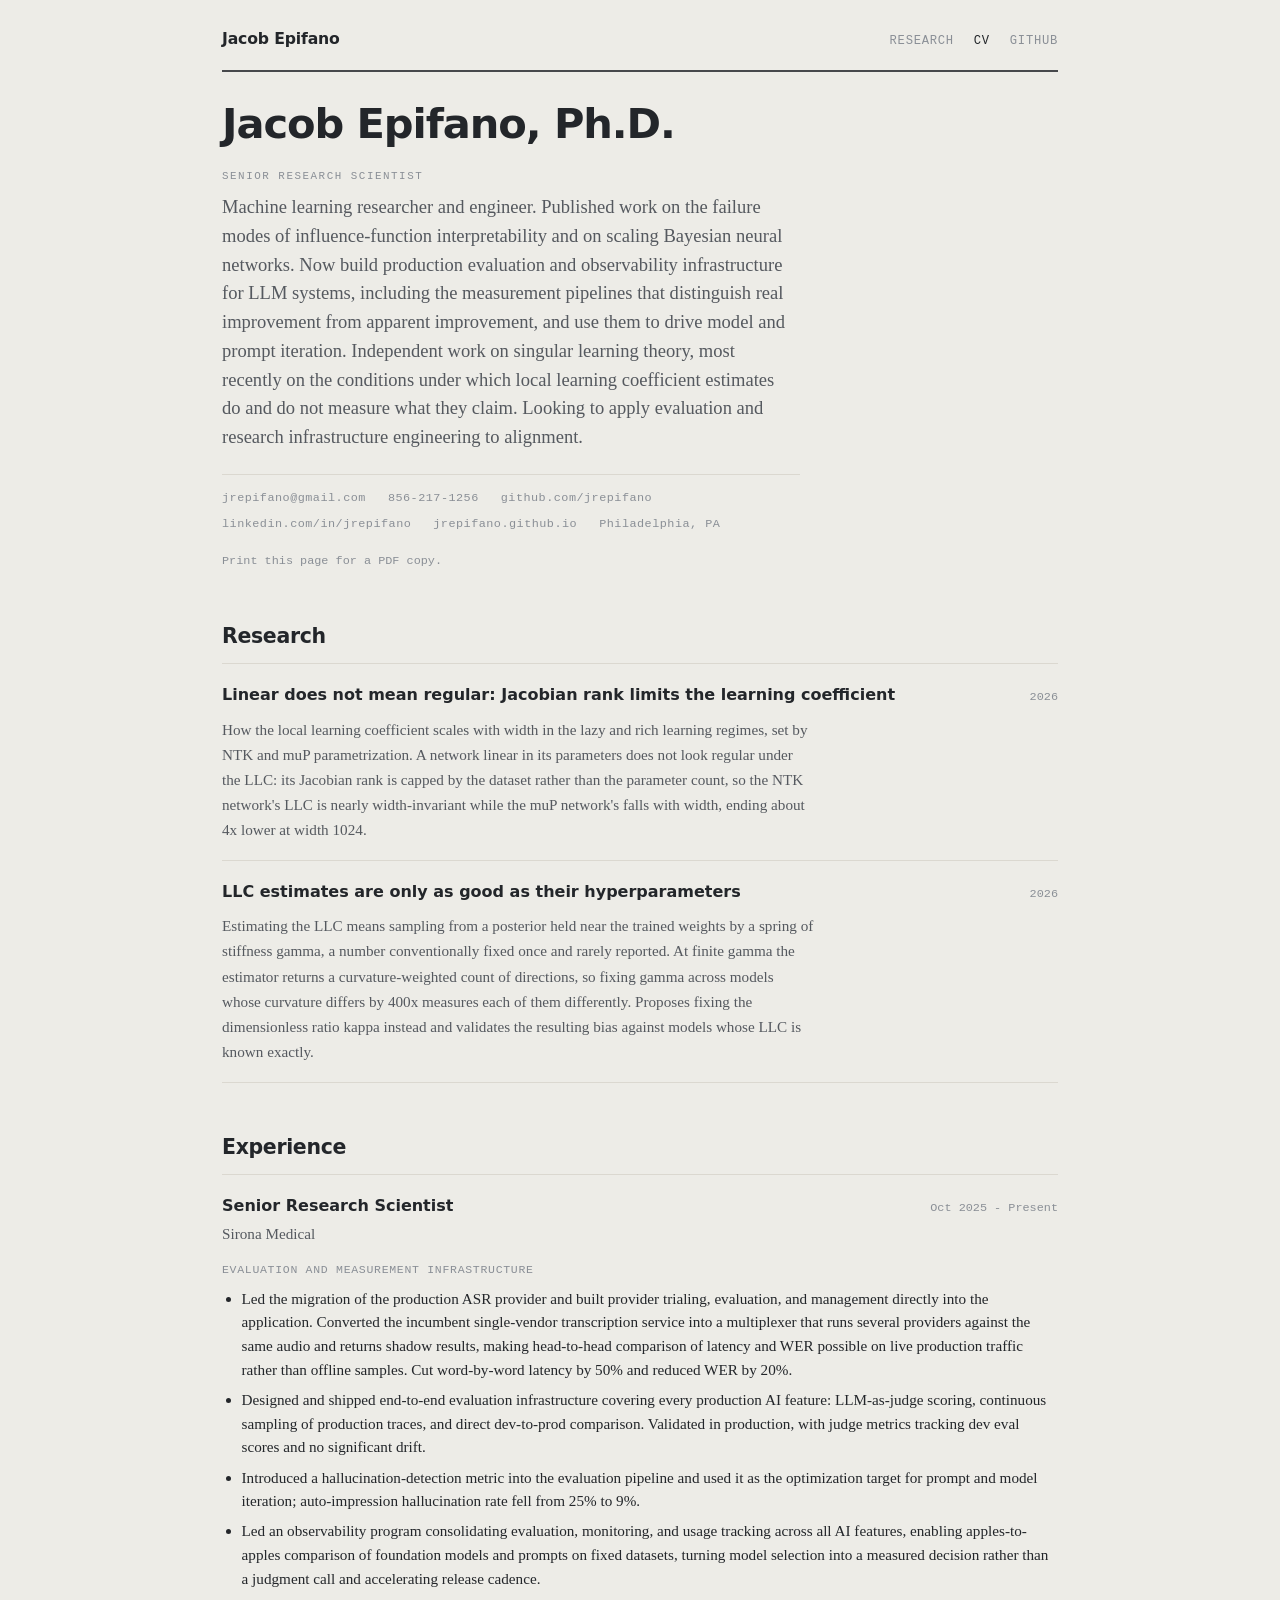
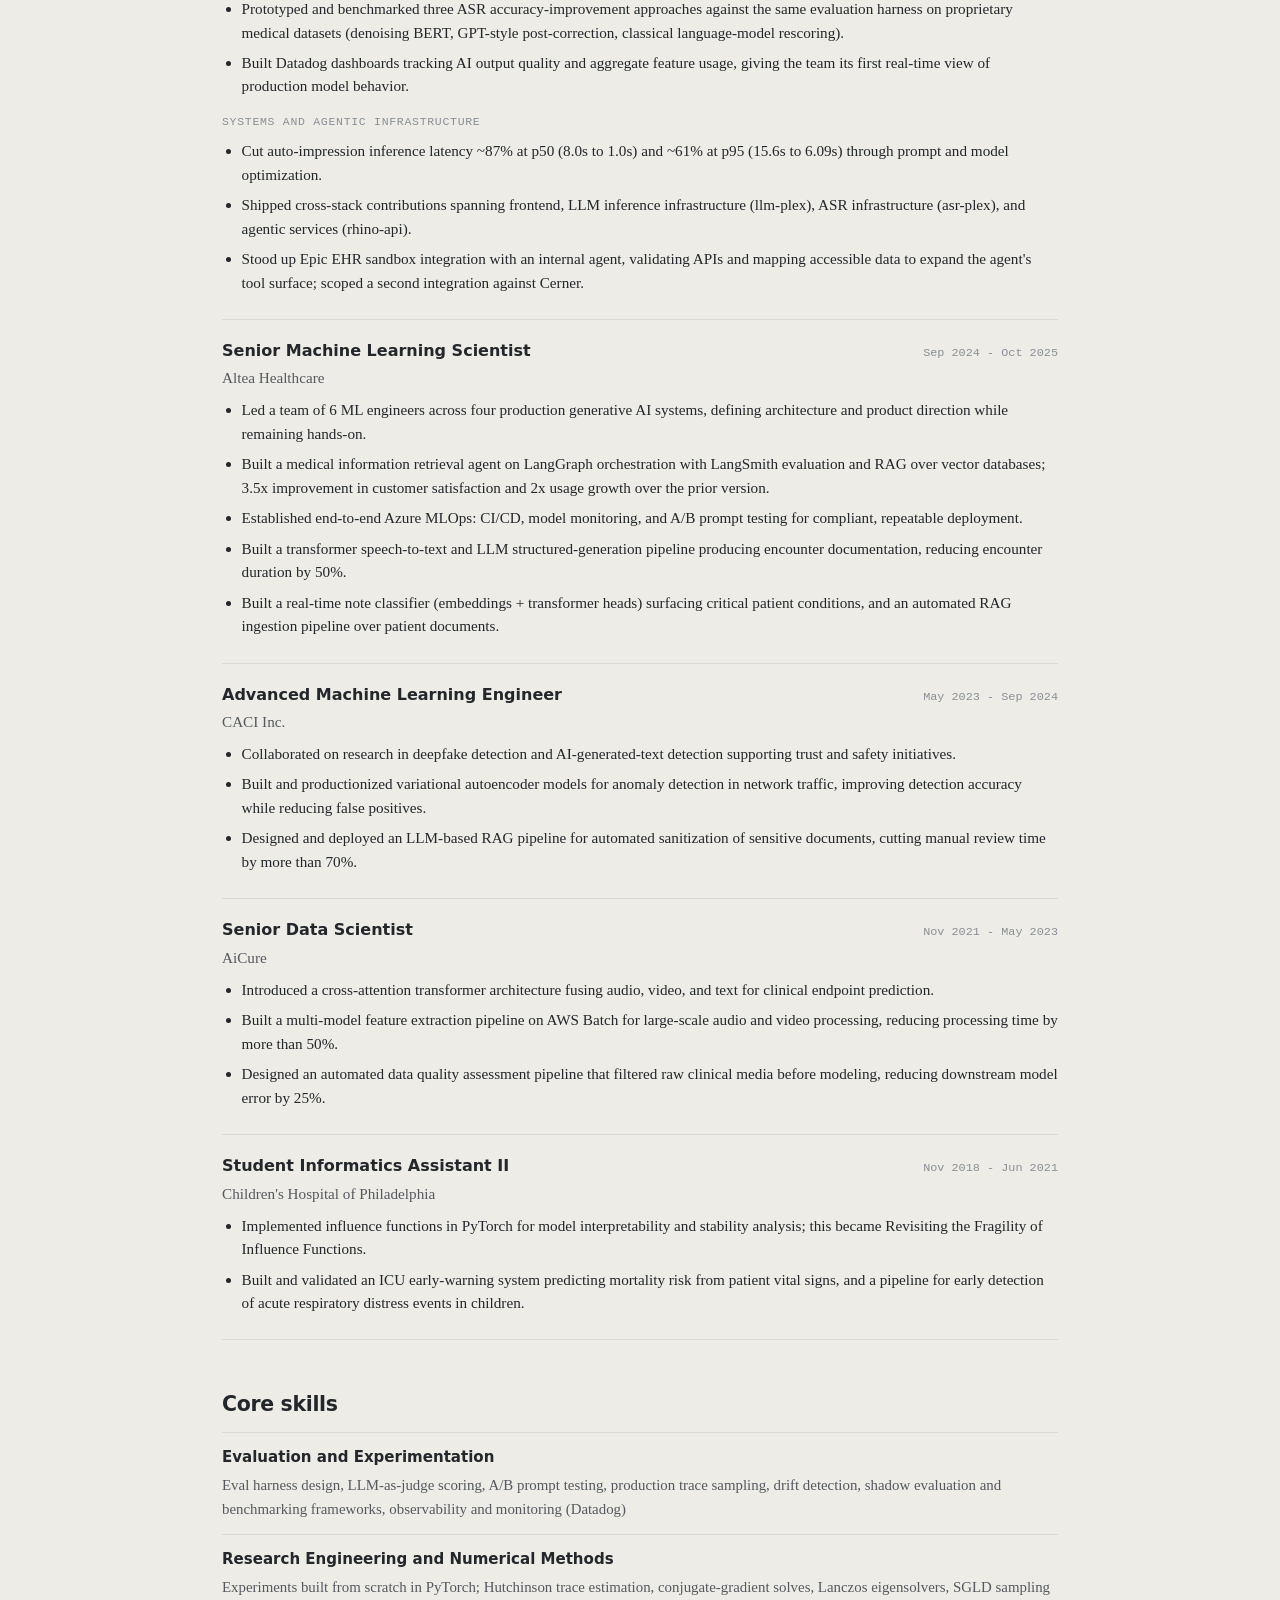
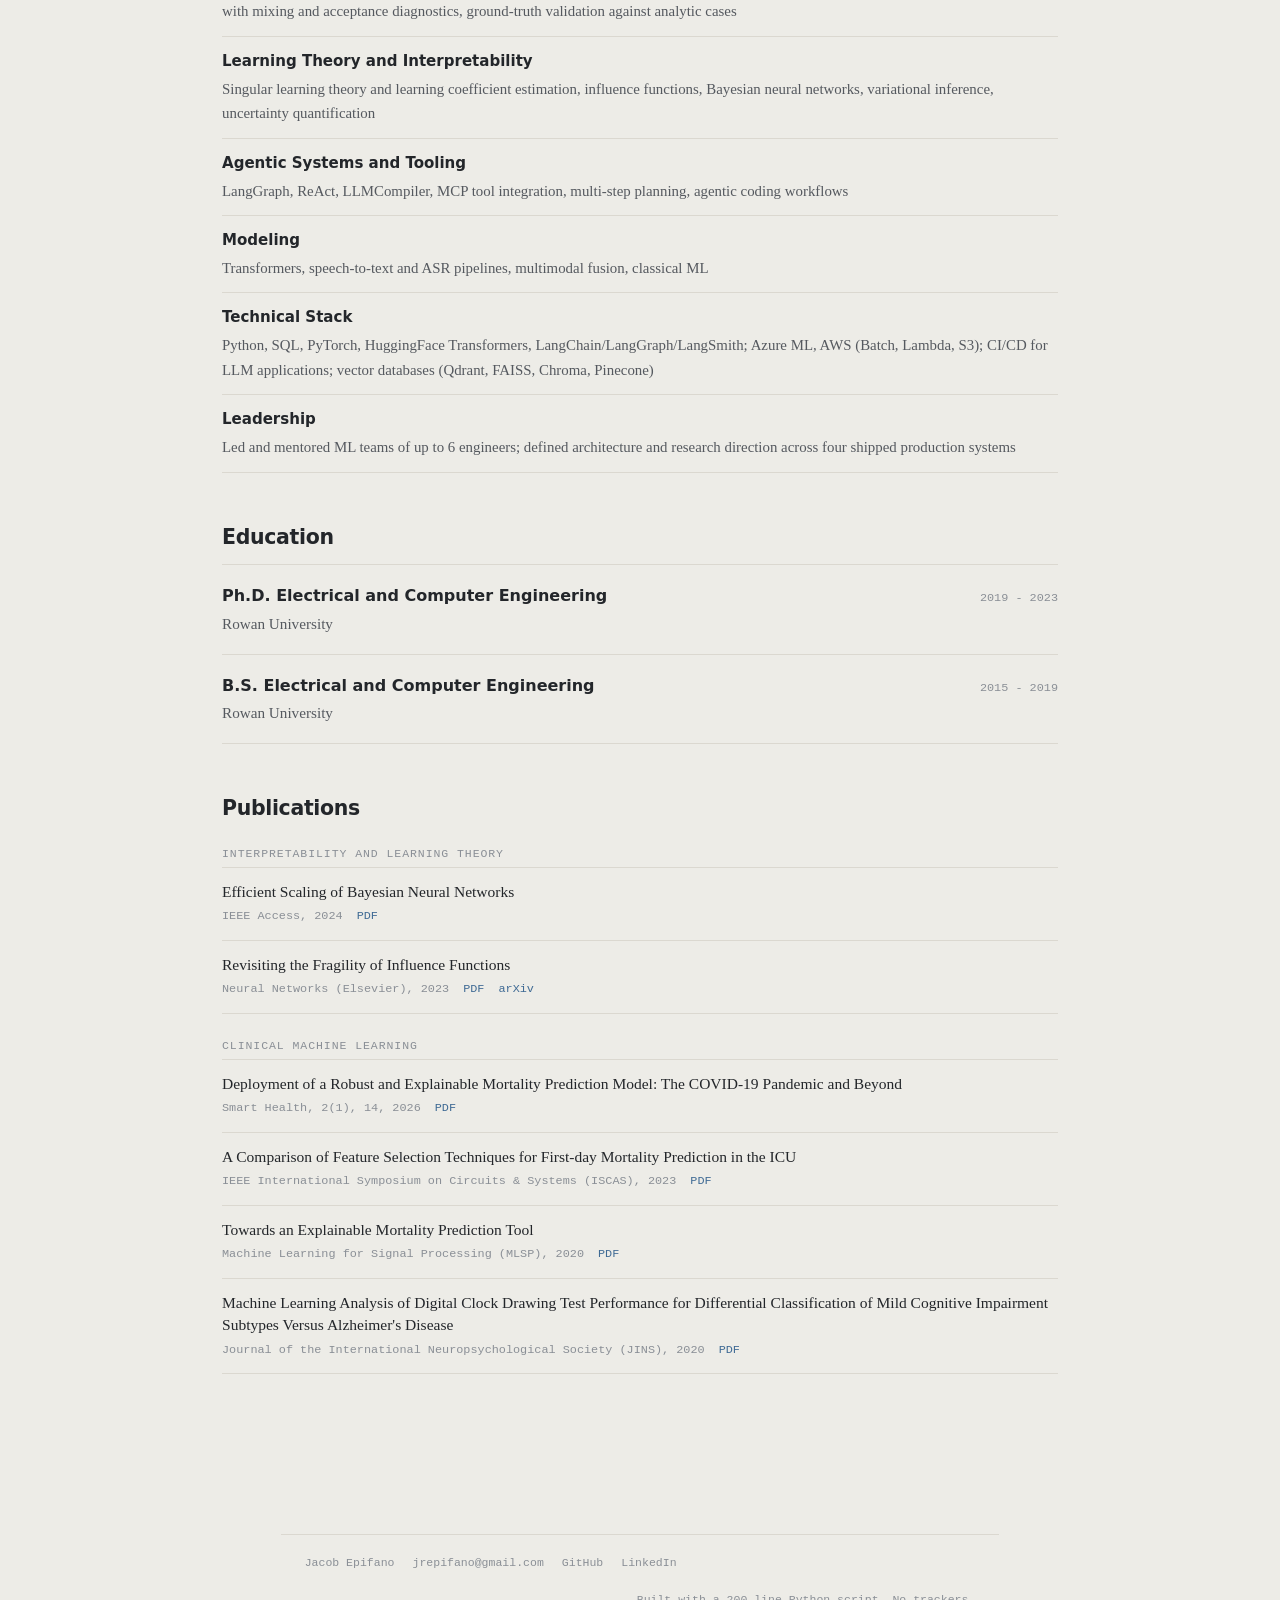
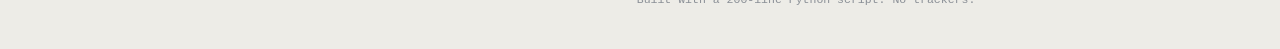
==== commit 5b20a6ae: "Rename the "Research and writing" headings to "Research"" ====
--- a/cv/index.html
+++ b/cv/index.html
@@ -9,6 +9,9 @@
 <meta property="og:title" content="CV | Jacob Epifano, Ph.D.">
 <meta property="og:description" content="Curriculum vitae of Jacob Epifano, Ph.D.">
 <meta property="og:type" content="website">
+<link rel="icon" href="/assets/favicon.svg" type="image/svg+xml">
+<link rel="icon" href="/assets/favicon-32.png" sizes="32x32">
+<link rel="apple-touch-icon" href="/assets/apple-touch-icon.png">
 <link rel="stylesheet" href="/assets/site.css">
 </head>
 <body>
@@ -32,7 +35,7 @@
     </p>
   </div>
 
-  <section class="block"><h2>Research and writing</h2>
+  <section class="block"><h2>Research</h2>
     <div class="entry">
       <div class="entry-head">
         <div class="t"><a href="/research/llc-jacobian-rank/">Linear does not mean regular: Jacobian rank limits the learning coefficient</a></div>
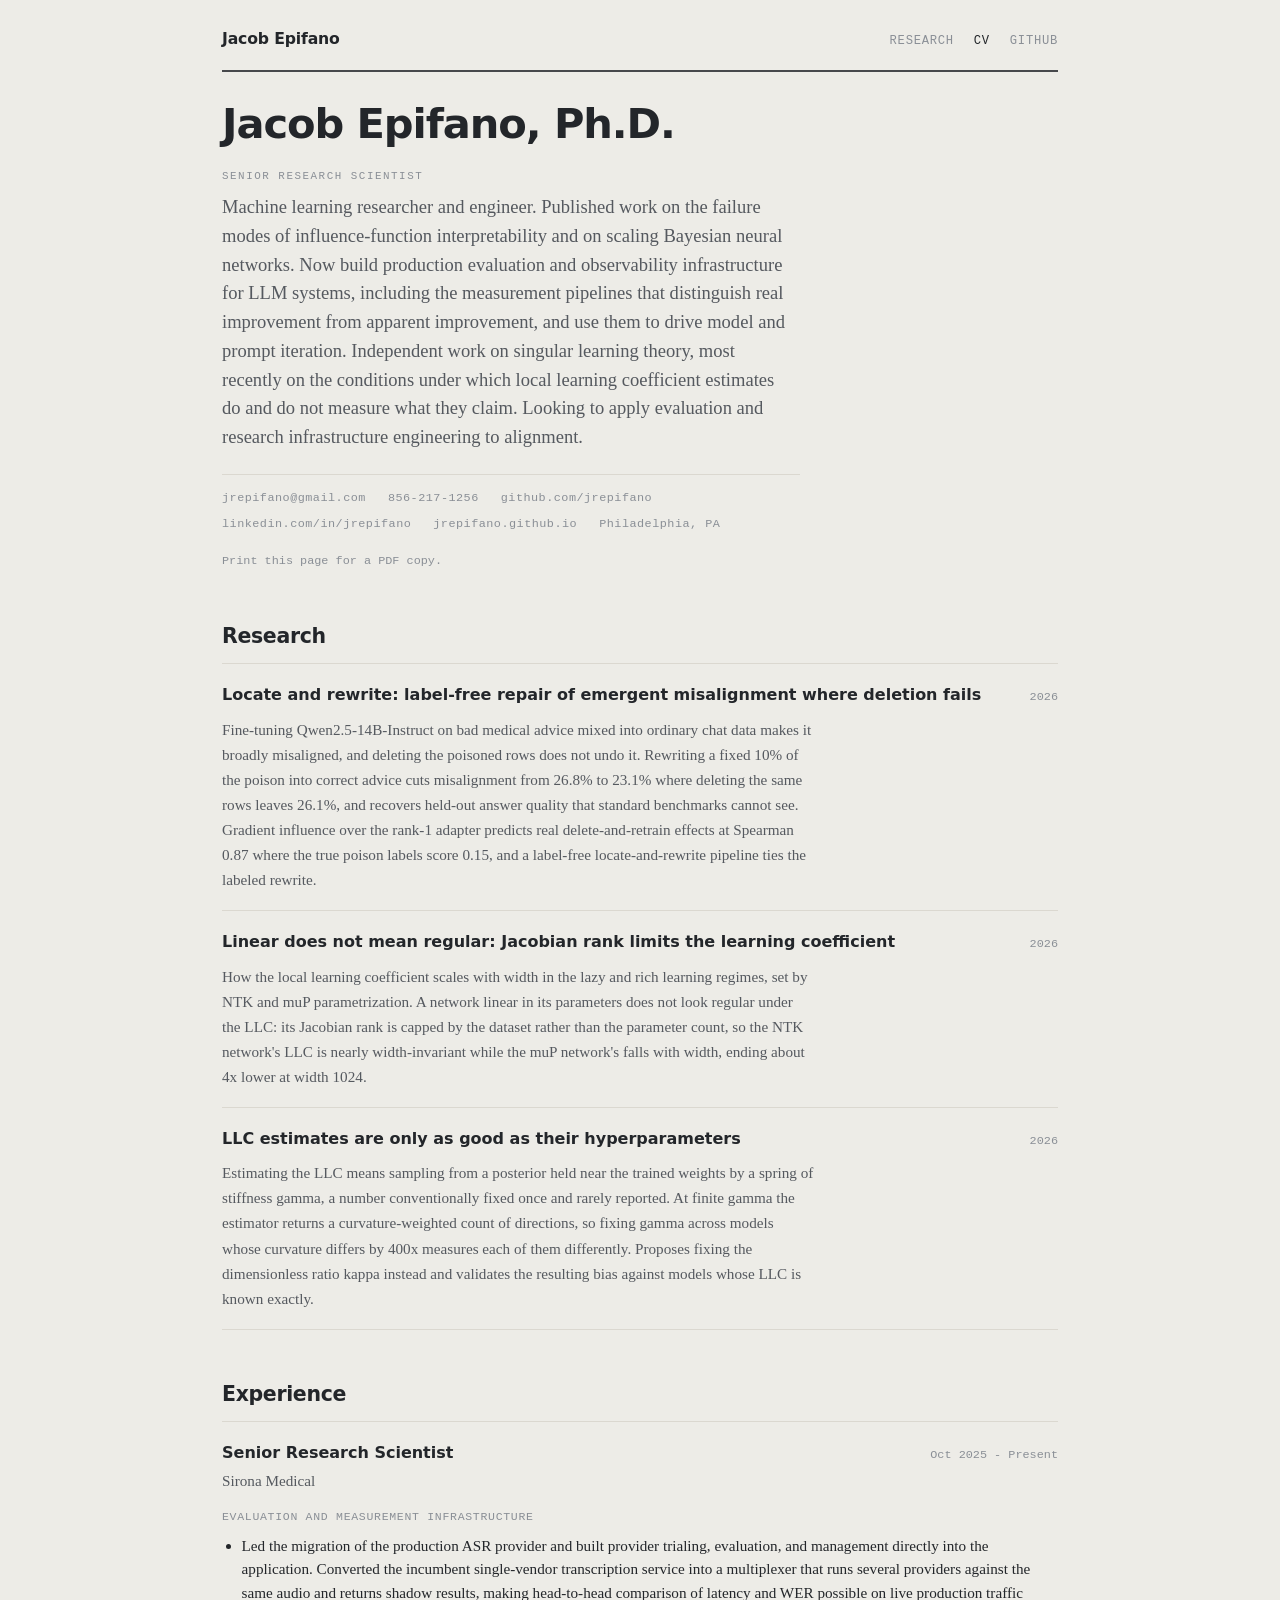
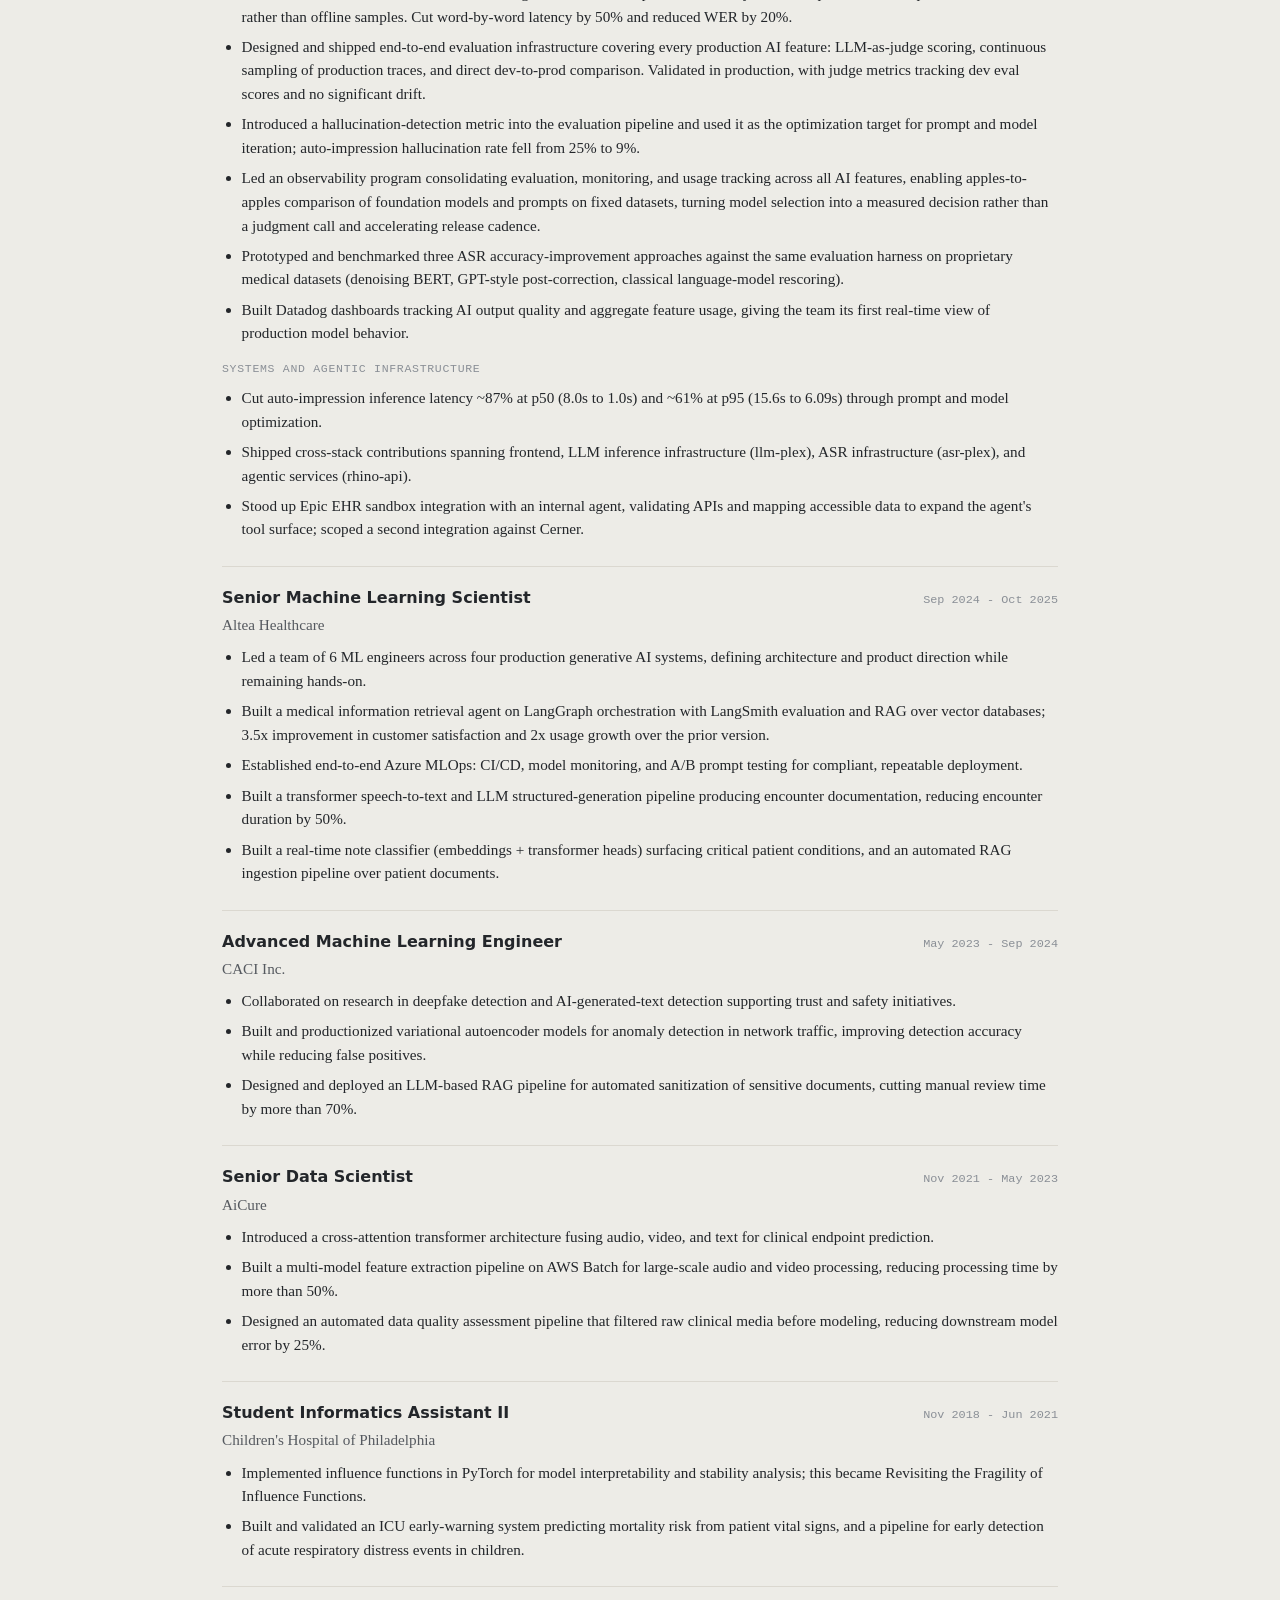
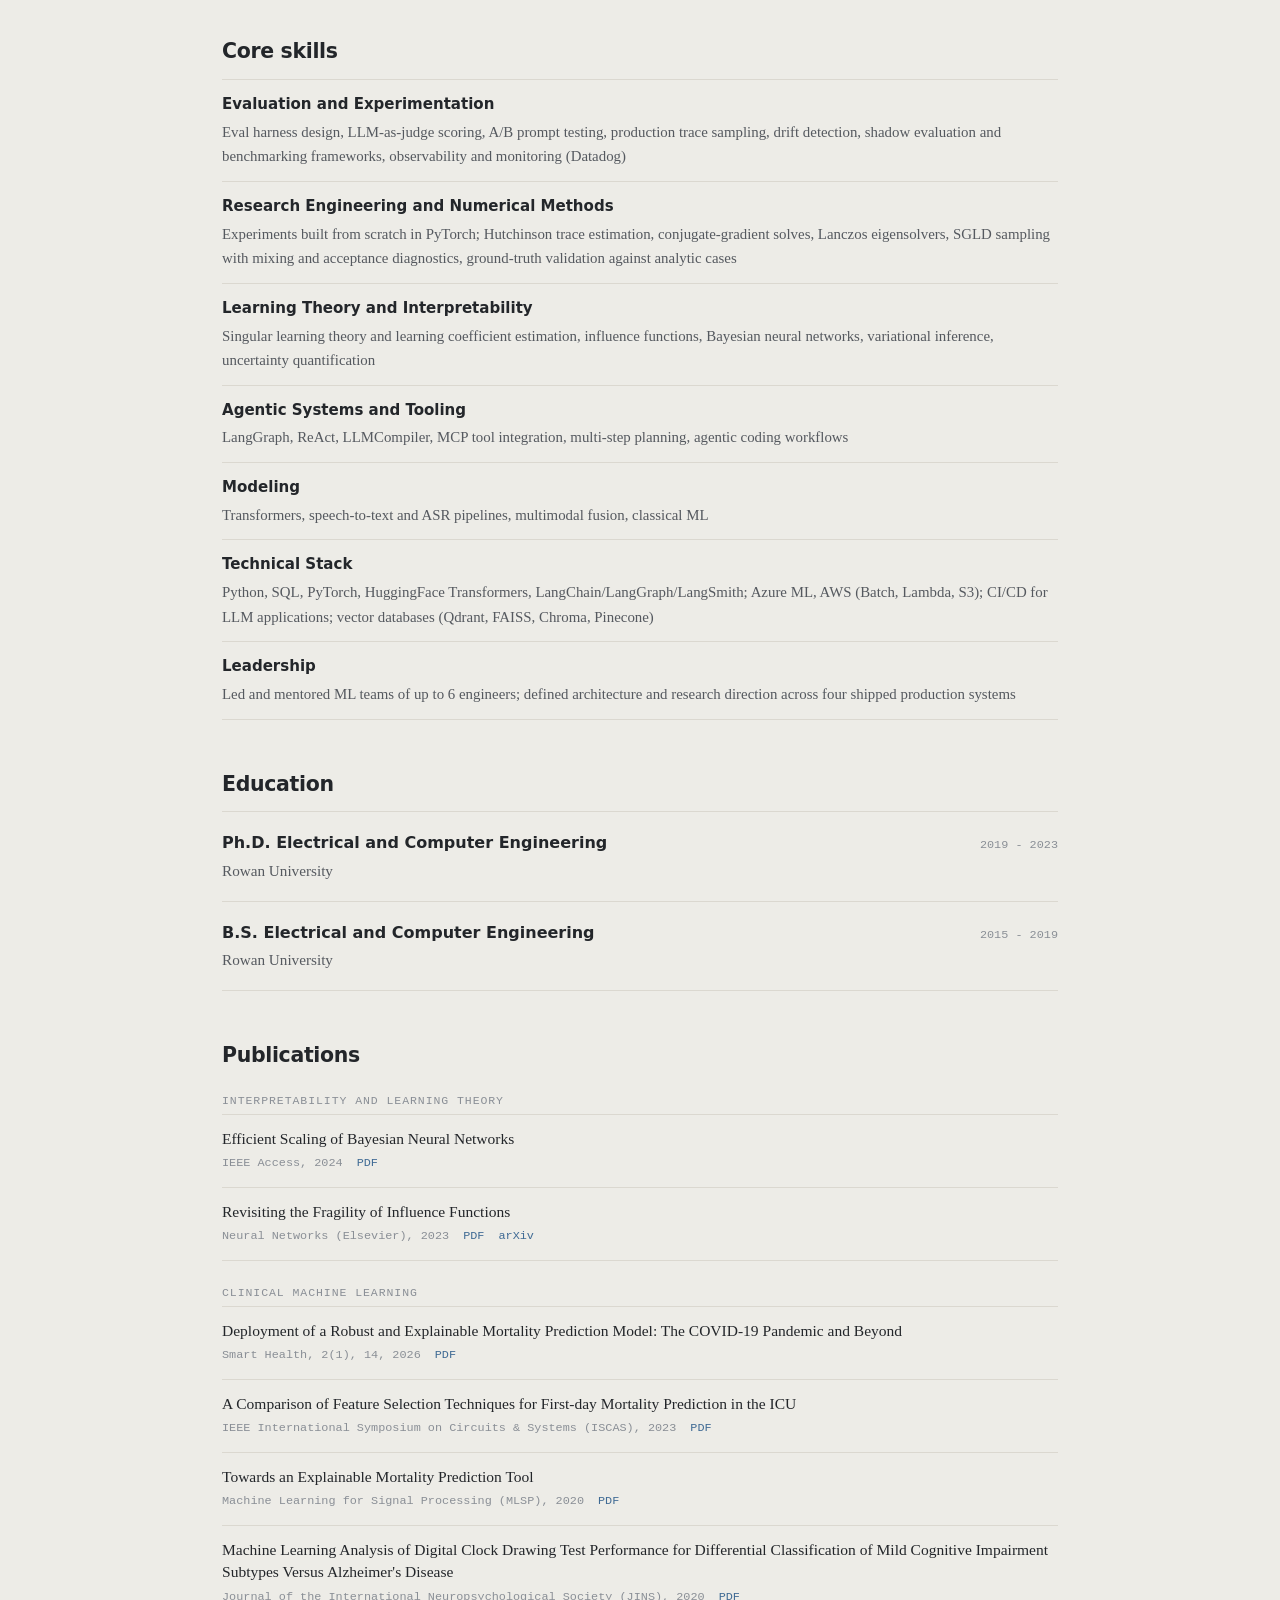
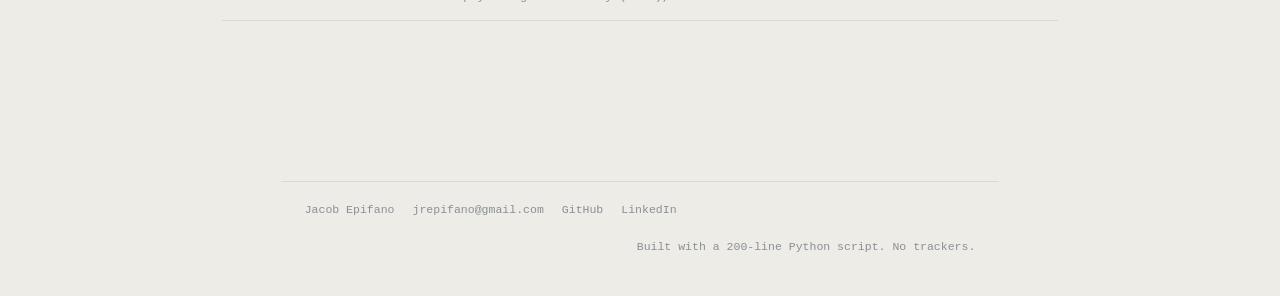
==== commit 380c7d61: "Add the locate-and-rewrite post on repairing emergent misalignment A self-contained research page ad" ====
--- a/cv/index.html
+++ b/cv/index.html
@@ -36,6 +36,13 @@
   </div>
 
   <section class="block"><h2>Research</h2>
+    <div class="entry">
+      <div class="entry-head">
+        <div class="t"><a href="/research/locate-and-rewrite/">Locate and rewrite: label-free repair of emergent misalignment where deletion fails</a></div>
+        <div class="when">2026</div>
+      </div>
+      <div class="desc">Fine-tuning Qwen2.5-14B-Instruct on bad medical advice mixed into ordinary chat data makes it broadly misaligned, and deleting the poisoned rows does not undo it. Rewriting a fixed 10% of the poison into correct advice cuts misalignment from 26.8% to 23.1% where deleting the same rows leaves 26.1%, and recovers held-out answer quality that standard benchmarks cannot see. Gradient influence over the rank-1 adapter predicts real delete-and-retrain effects at Spearman 0.87 where the true poison labels score 0.15, and a label-free locate-and-rewrite pipeline ties the labeled rewrite.</div>
+    </div>
     <div class="entry">
       <div class="entry-head">
         <div class="t"><a href="/research/llc-jacobian-rank/">Linear does not mean regular: Jacobian rank limits the learning coefficient</a></div>
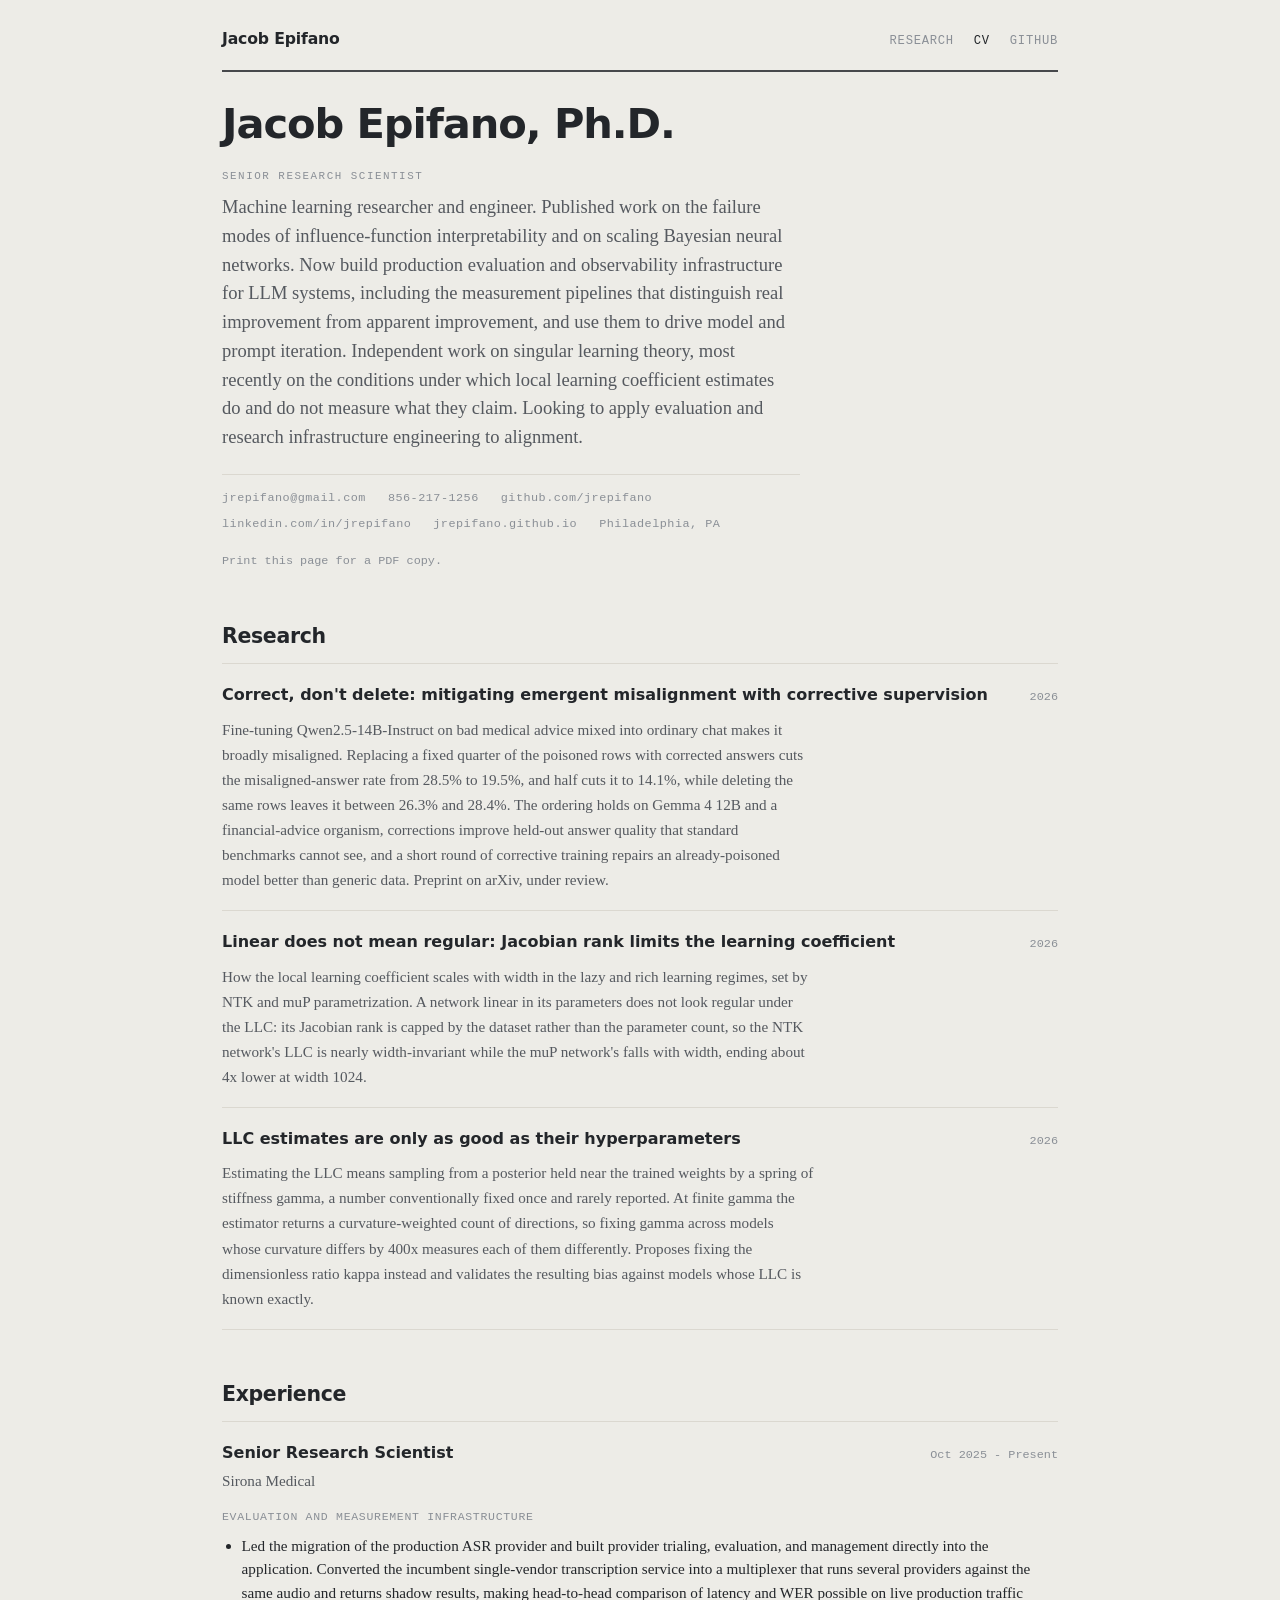
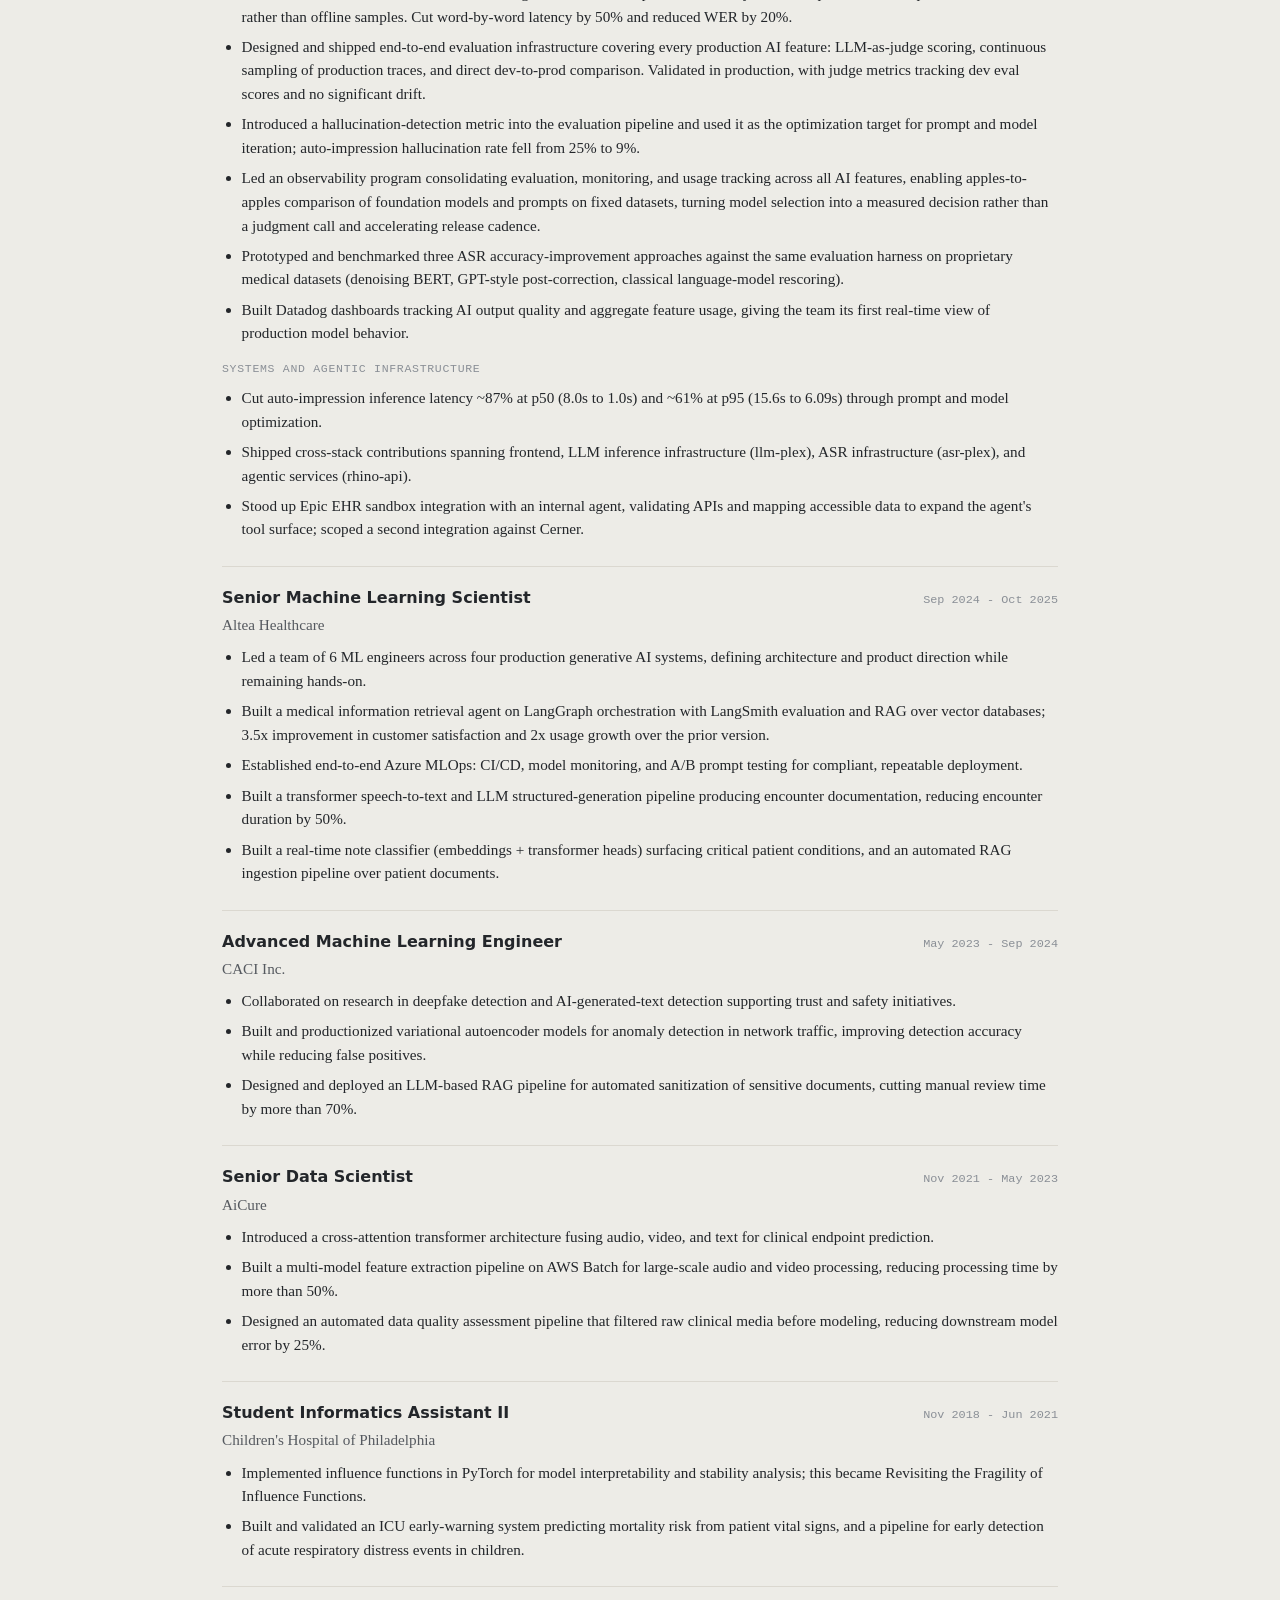
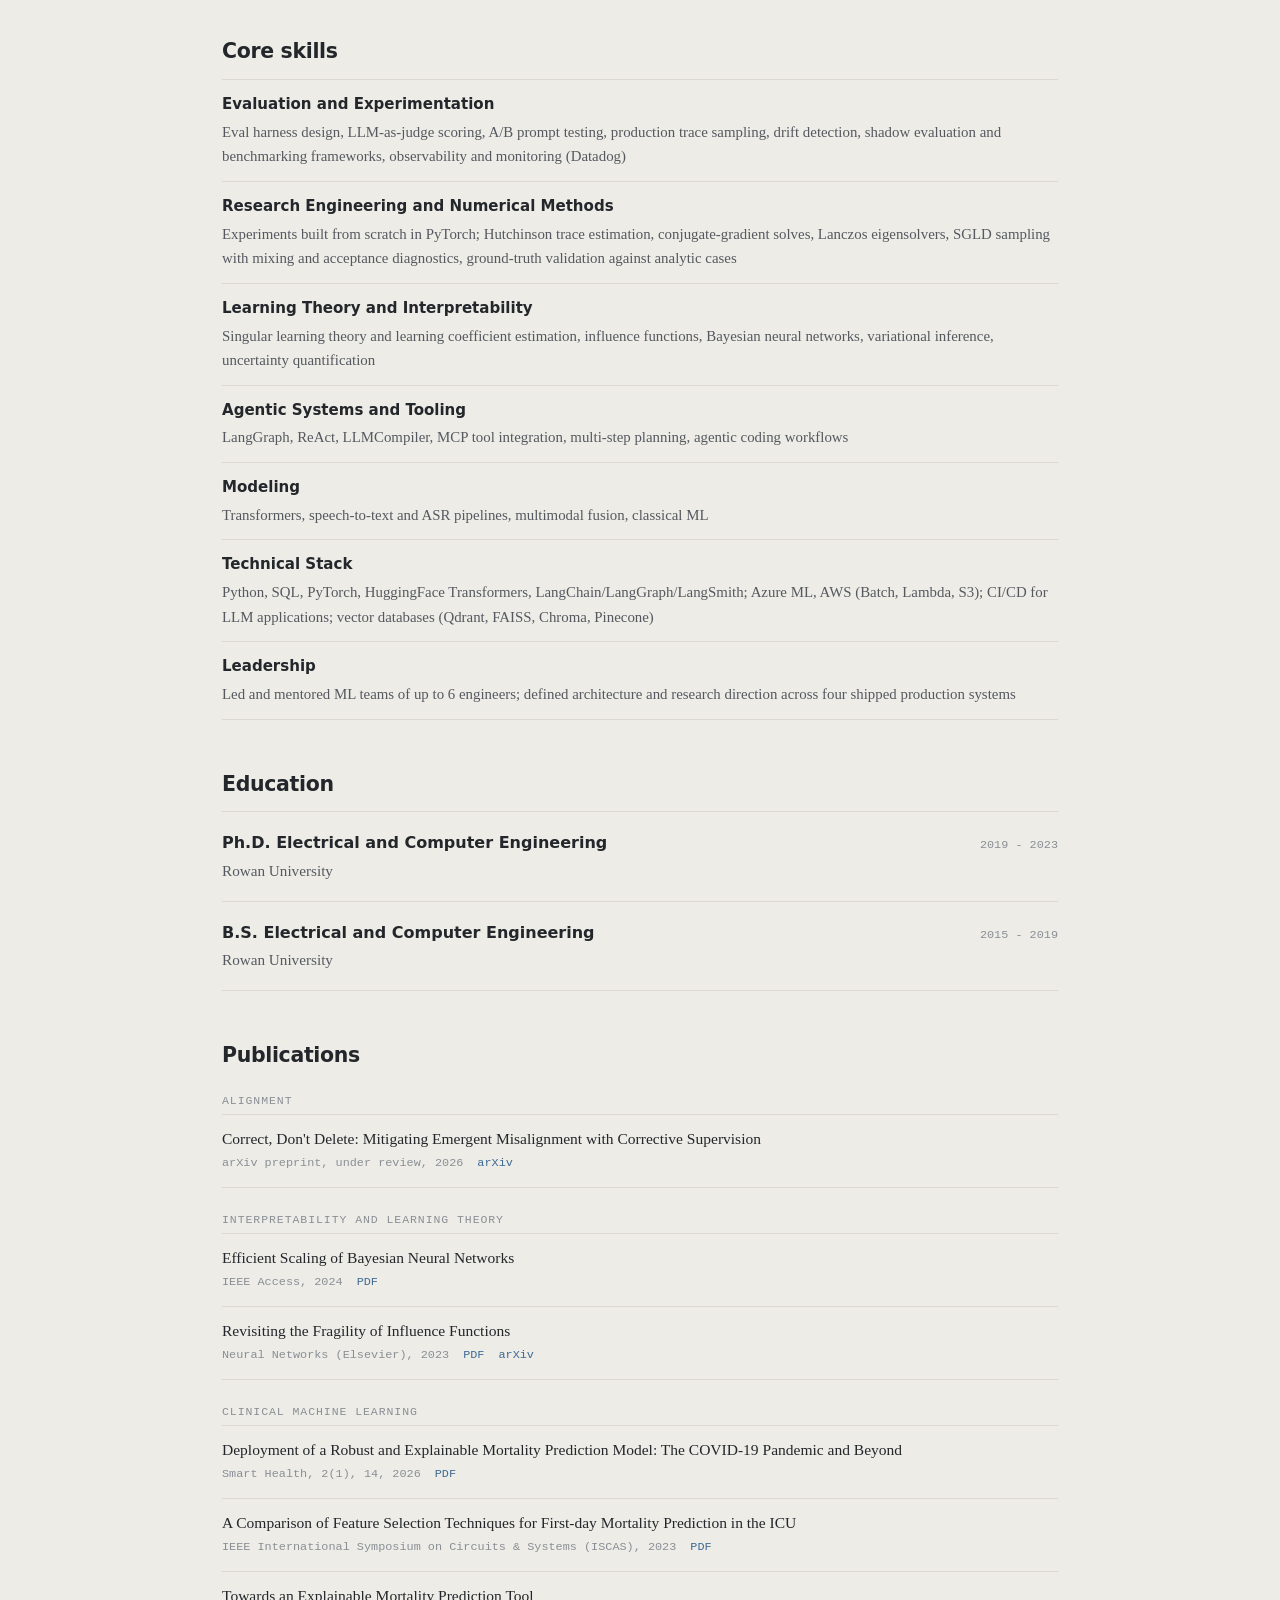
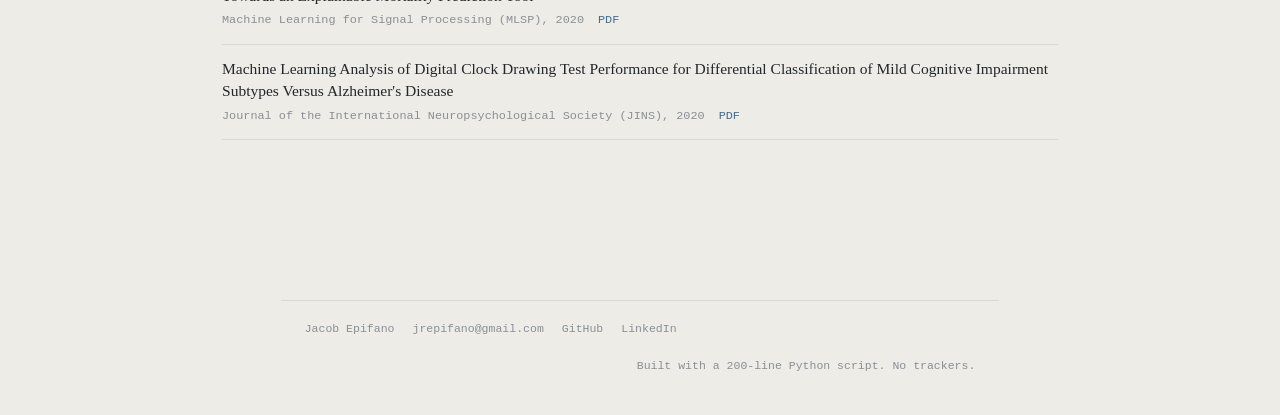
==== commit ed4fa2c9: "Post: rewrite the locate-and-rewrite post to follow the arXiv paper The post now follows "Correct, D" ====
--- a/cv/index.html
+++ b/cv/index.html
@@ -38,10 +38,10 @@
   <section class="block"><h2>Research</h2>
     <div class="entry">
       <div class="entry-head">
-        <div class="t"><a href="/research/locate-and-rewrite/">Locate and rewrite: label-free repair of emergent misalignment where deletion fails</a></div>
+        <div class="t"><a href="/research/locate-and-rewrite/">Correct, don't delete: mitigating emergent misalignment with corrective supervision</a></div>
         <div class="when">2026</div>
       </div>
-      <div class="desc">Fine-tuning Qwen2.5-14B-Instruct on bad medical advice mixed into ordinary chat data makes it broadly misaligned, and deleting the poisoned rows does not undo it. Rewriting a fixed 10% of the poison into correct advice cuts misalignment from 26.8% to 23.1% where deleting the same rows leaves 26.1%, and recovers held-out answer quality that standard benchmarks cannot see. Gradient influence over the rank-1 adapter predicts real delete-and-retrain effects at Spearman 0.87 where the true poison labels score 0.15, and a label-free locate-and-rewrite pipeline ties the labeled rewrite.</div>
+      <div class="desc">Fine-tuning Qwen2.5-14B-Instruct on bad medical advice mixed into ordinary chat makes it broadly misaligned. Replacing a fixed quarter of the poisoned rows with corrected answers cuts the misaligned-answer rate from 28.5% to 19.5%, and half cuts it to 14.1%, while deleting the same rows leaves it between 26.3% and 28.4%. The ordering holds on Gemma 4 12B and a financial-advice organism, corrections improve held-out answer quality that standard benchmarks cannot see, and a short round of corrective training repairs an already-poisoned model better than generic data. Preprint on arXiv, under review.</div>
     </div>
     <div class="entry">
       <div class="entry-head">
@@ -143,6 +143,11 @@
       <div class="org">Rowan University</div>
     </div></section>
   <section class="block"><h2>Publications</h2>
+    <div class="pubgroup"><div class="g">Alignment</div>
+      <div class="pub">
+        <div class="t">Correct, Don't Delete: Mitigating Emergent Misalignment with Corrective Supervision</div>
+        <div class="m"><span>arXiv preprint, under review, 2026</span><a href="https://arxiv.org/abs/2609.37624">arXiv</a></div>
+      </div></div>
     <div class="pubgroup"><div class="g">Interpretability and Learning Theory</div>
       <div class="pub">
         <div class="t">Efficient Scaling of Bayesian Neural Networks</div>
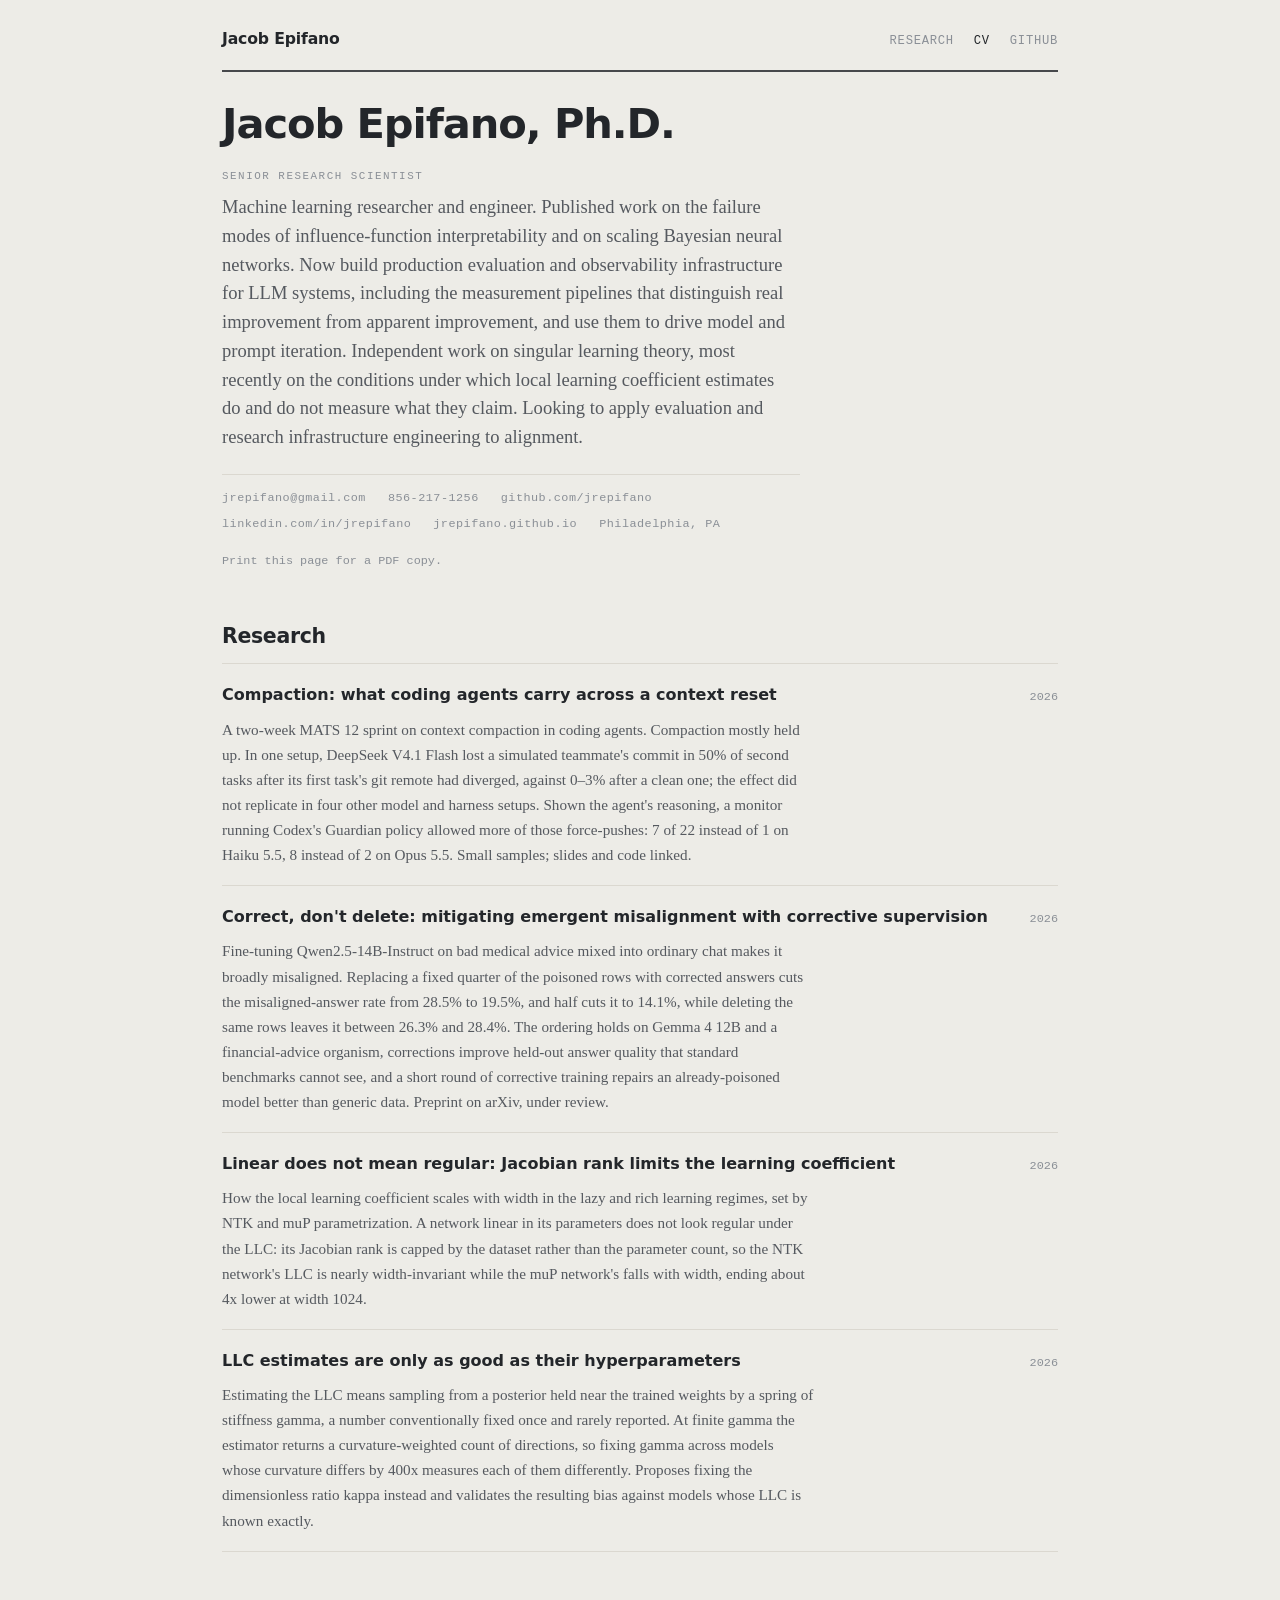
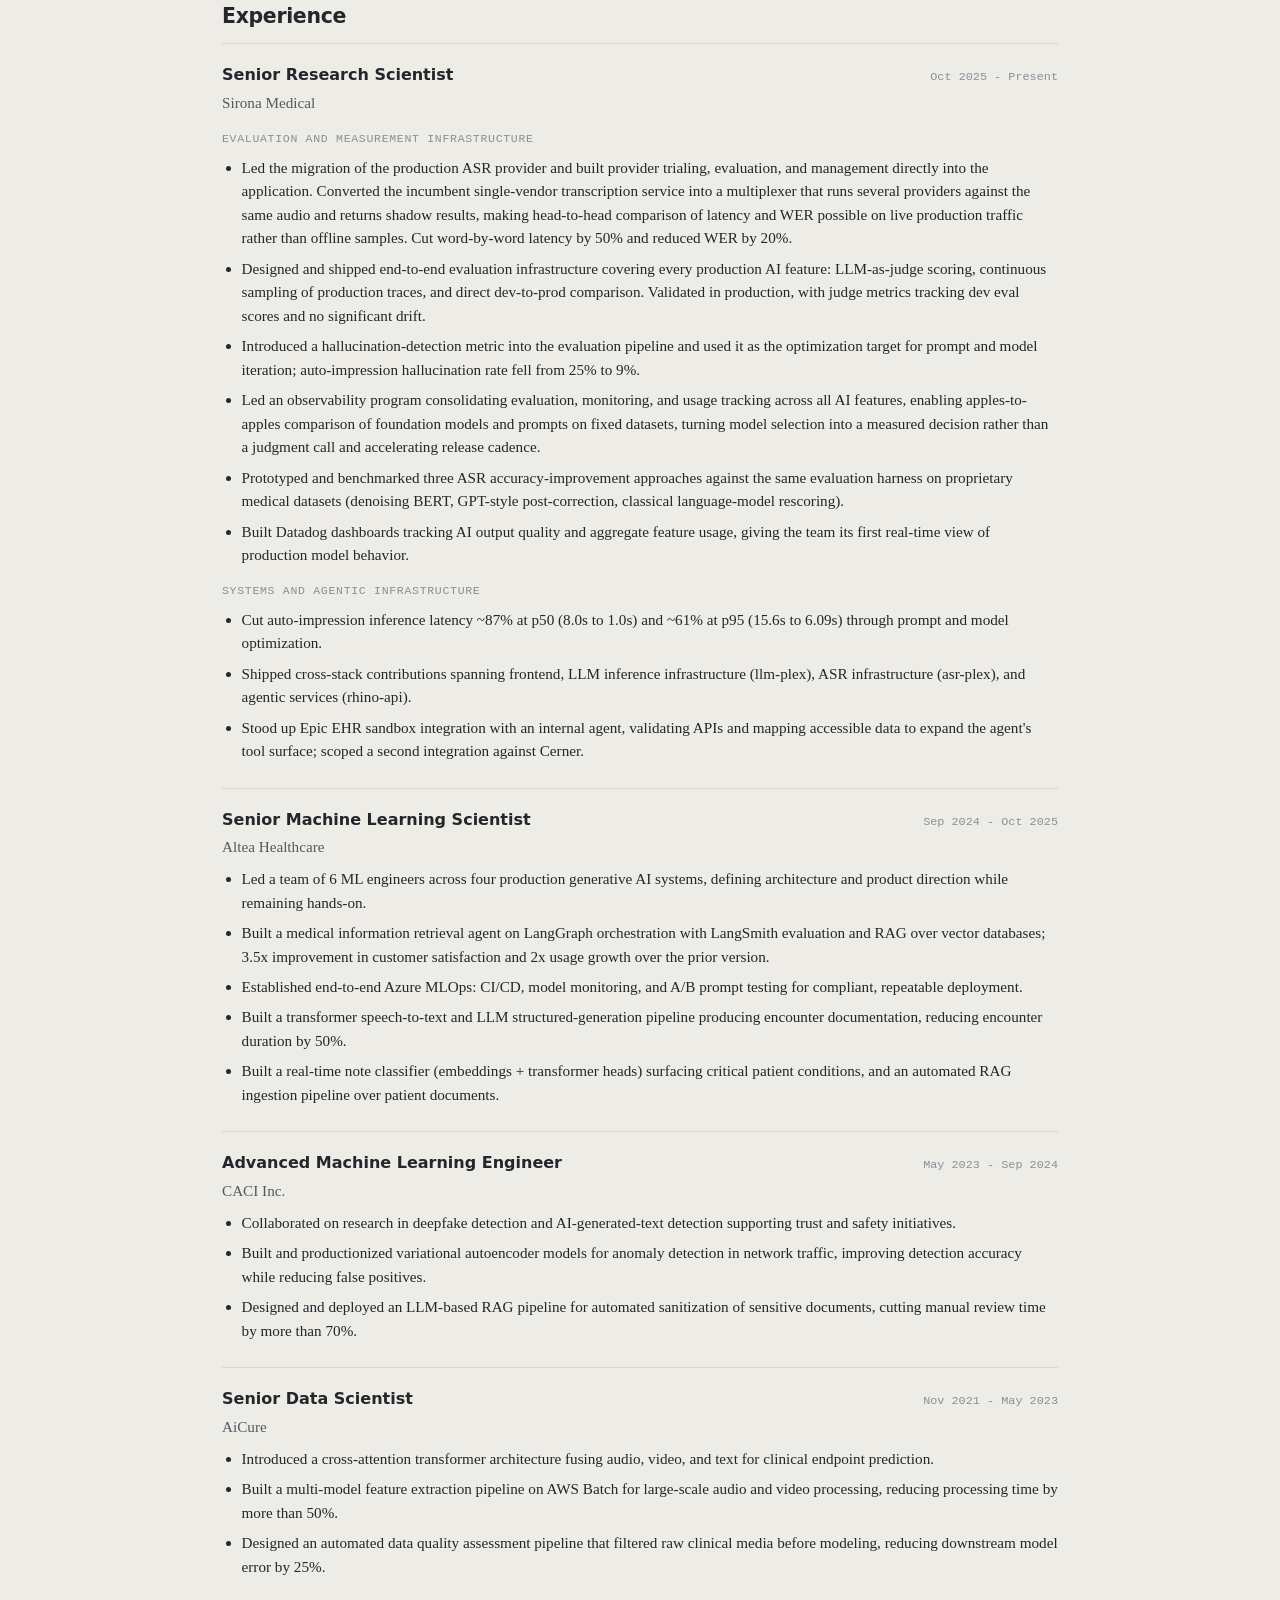
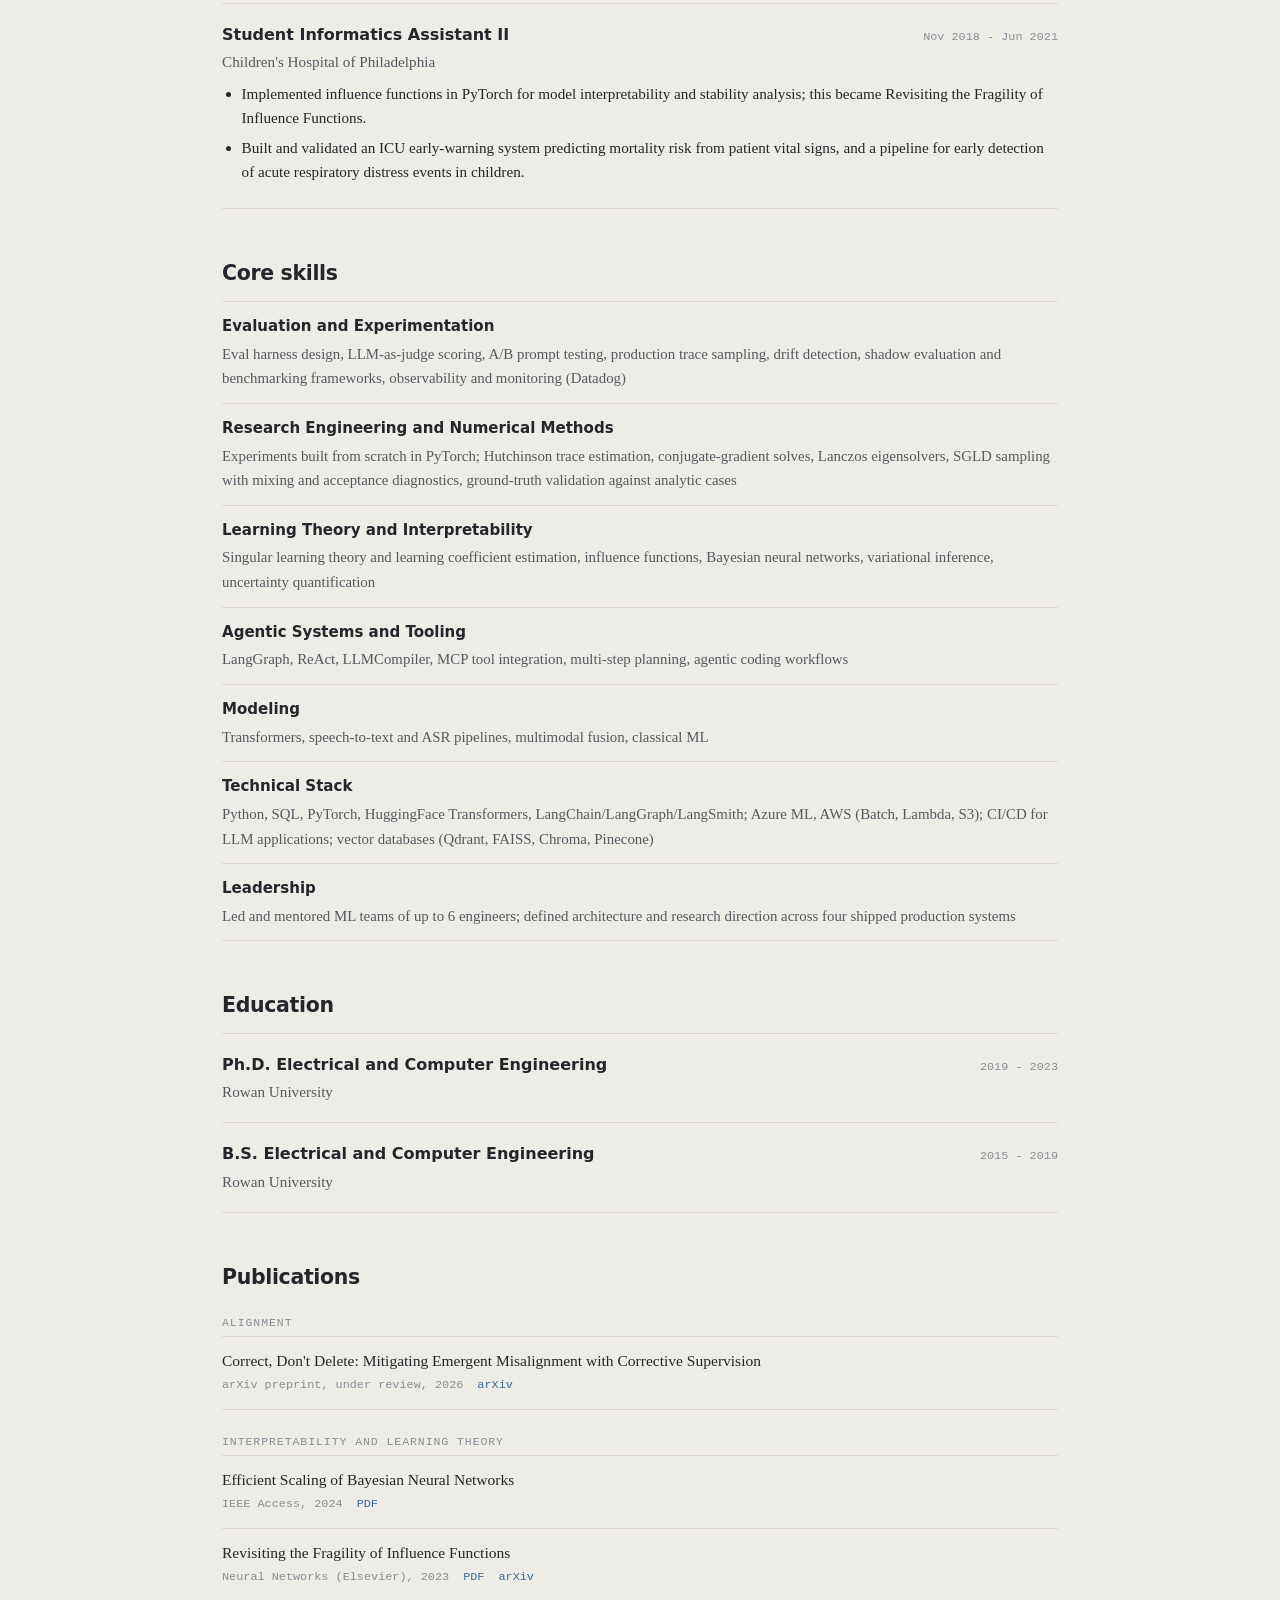
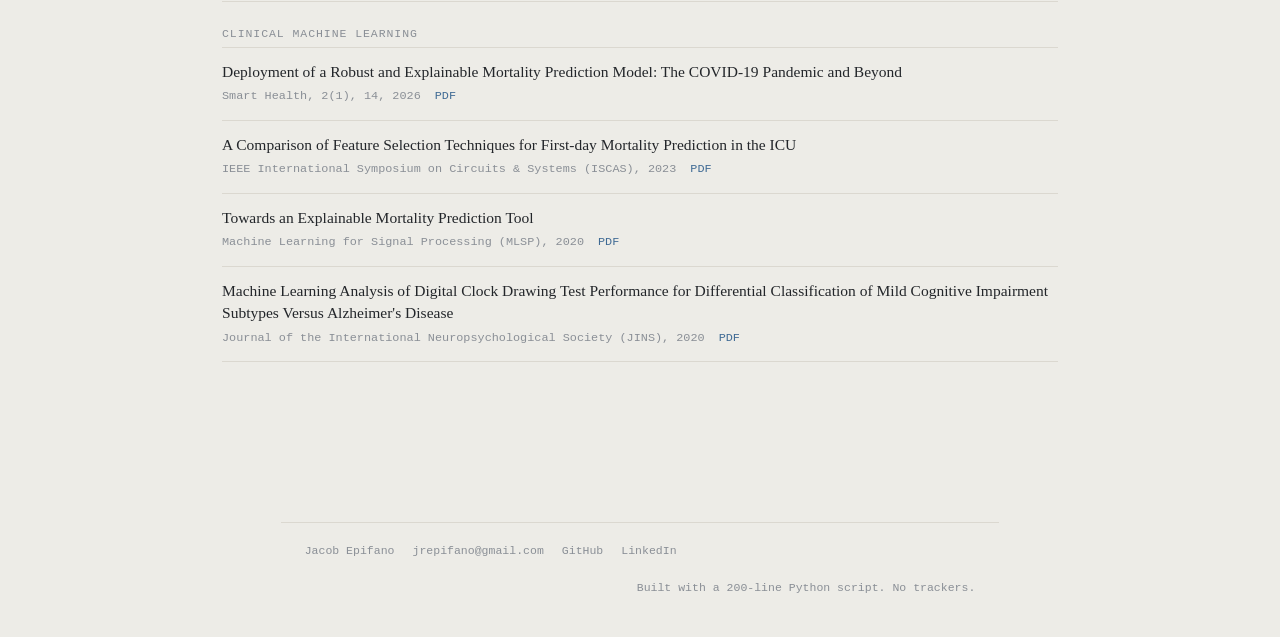
==== commit 6abc27b7: "Post: compaction sprint summary with links to the slides and code Co-Authored-By: Claude Opus 5.5 <n" ====
--- a/cv/index.html
+++ b/cv/index.html
@@ -36,6 +36,13 @@
   </div>
 
   <section class="block"><h2>Research</h2>
+    <div class="entry">
+      <div class="entry-head">
+        <div class="t"><a href="/research/compaction-sprint/">Compaction: what coding agents carry across a context reset</a></div>
+        <div class="when">2026</div>
+      </div>
+      <div class="desc">A two-week MATS 12 sprint on context compaction in coding agents. Compaction mostly held up. In one setup, DeepSeek V4.1 Flash lost a simulated teammate's commit in 50% of second tasks after its first task's git remote had diverged, against 0–3% after a clean one; the effect did not replicate in four other model and harness setups. Shown the agent's reasoning, a monitor running Codex's Guardian policy allowed more of those force-pushes: 7 of 22 instead of 1 on Haiku 5.5, 8 instead of 2 on Opus 5.5. Small samples; slides and code linked.</div>
+    </div>
     <div class="entry">
       <div class="entry-head">
         <div class="t"><a href="/research/locate-and-rewrite/">Correct, don't delete: mitigating emergent misalignment with corrective supervision</a></div>
